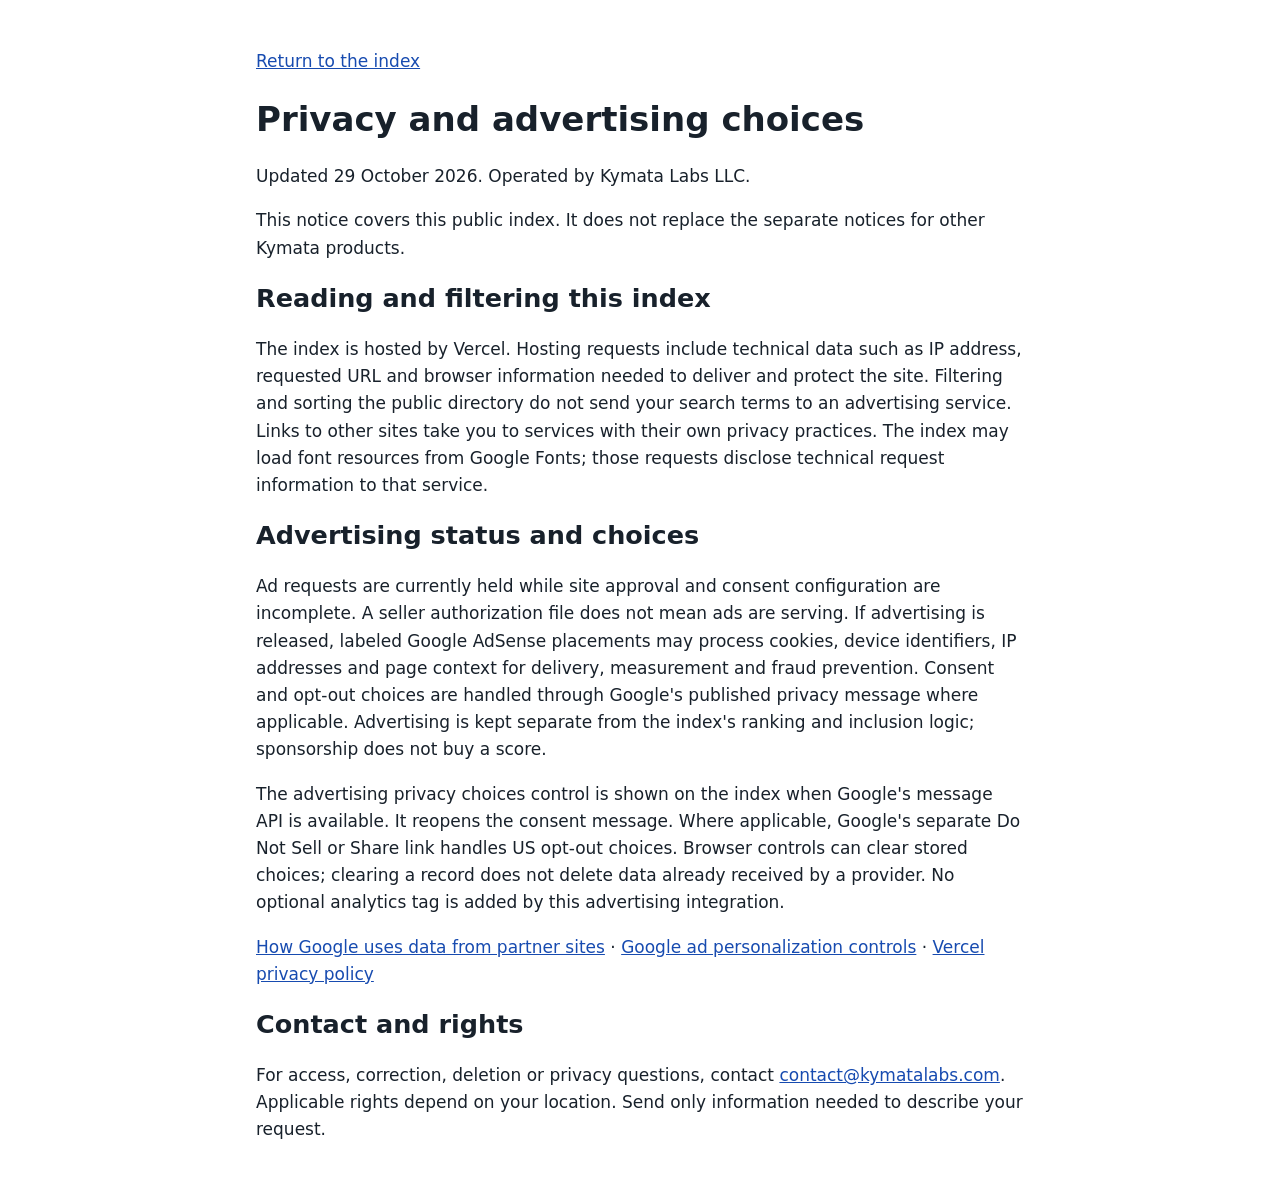
==== privacy.html @ a8707a74 "Prepare consent-gated advertising and disclose index privacy" ====
<!doctype html><html lang="en"><head><meta charset="utf-8"><meta name="viewport" content="width=device-width,initial-scale=1"><title>Privacy and advertising choices</title><meta name="robots" content="noindex,follow"><style>body{max-width:48rem;margin:3rem auto;padding:0 1.25rem;font:17px/1.6 system-ui;color:#18212b;background:#fff}a{color:#174bb0}h1,h2{line-height:1.25}button{font:inherit}</style></head><body><main><p><a href="/">Return to the index</a></p><h1>Privacy and advertising choices</h1><p>Updated 29 October 2026. Operated by Kymata Labs LLC.</p><p>This notice covers this public index. It does not replace the separate notices for other Kymata products.</p><h2>Reading and filtering this index</h2><p>The index is hosted by Vercel. Hosting requests include technical data such as IP address, requested URL and browser information needed to deliver and protect the site. Filtering and sorting the public directory do not send your search terms to an advertising service. Links to other sites take you to services with their own privacy practices. The index may load font resources from Google Fonts; those requests disclose technical request information to that service.</p><h2>Advertising status and choices</h2><p>Ad requests are currently held while site approval and consent configuration are incomplete. A seller authorization file does not mean ads are serving. If advertising is released, labeled Google AdSense placements may process cookies, device identifiers, IP addresses and page context for delivery, measurement and fraud prevention. Consent and opt-out choices are handled through Google's published privacy message where applicable. Advertising is kept separate from the index's ranking and inclusion logic; sponsorship does not buy a score.</p><p>The advertising privacy choices control is shown on the index when Google's message API is available. It reopens the consent message. Where applicable, Google's separate Do Not Sell or Share link handles US opt-out choices. Browser controls can clear stored choices; clearing a record does not delete data already received by a provider. No optional analytics tag is added by this advertising integration.</p><p><a href="https://policies.google.com/technologies/partner-sites">How Google uses data from partner sites</a> · <a href="https://myadcenter.google.com/">Google ad personalization controls</a> · <a href="https://vercel.com/legal/privacy-policy">Vercel privacy policy</a></p><h2>Contact and rights</h2><p>For access, correction, deletion or privacy questions, contact <a href="mailto:contact@kymatalabs.com">contact@kymatalabs.com</a>. Applicable rights depend on your location. Send only information needed to describe your request.</p></main></body></html>
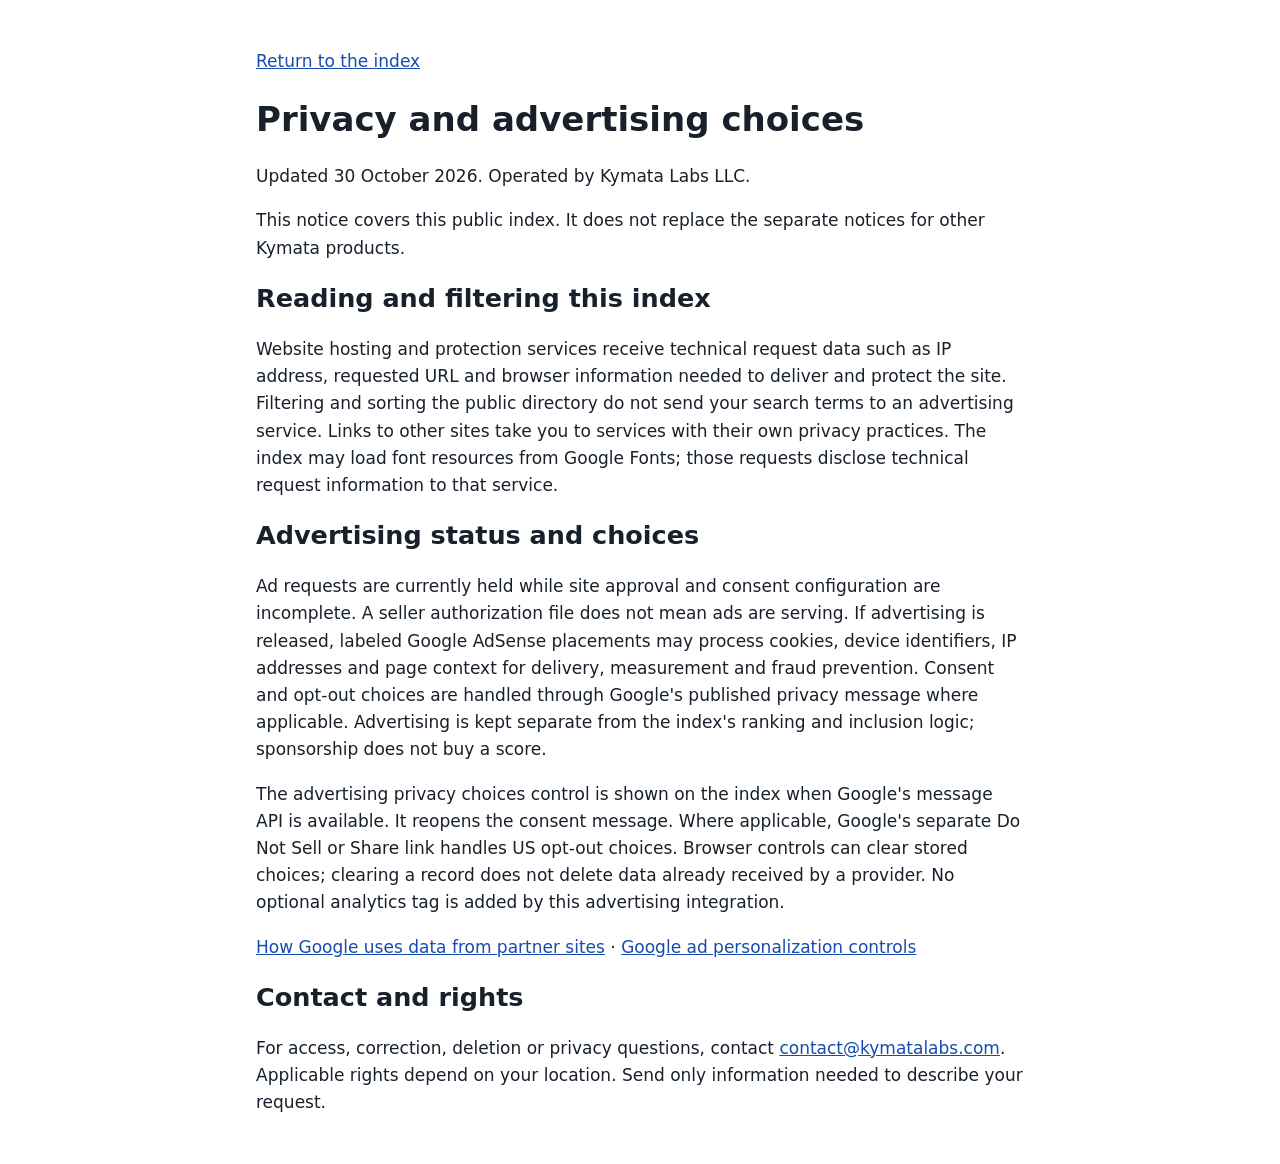
==== commit 29da6dda: "Describe public index privacy without hosting internals" ====
--- a/privacy.html
+++ b/privacy.html
@@ -1 +1 @@
-<!doctype html><html lang="en"><head><meta charset="utf-8"><meta name="viewport" content="width=device-width,initial-scale=1"><title>Privacy and advertising choices</title><meta name="robots" content="noindex,follow"><style>body{max-width:48rem;margin:3rem auto;padding:0 1.25rem;font:17px/1.6 system-ui;color:#18212b;background:#fff}a{color:#174bb0}h1,h2{line-height:1.25}button{font:inherit}</style></head><body><main><p><a href="/">Return to the index</a></p><h1>Privacy and advertising choices</h1><p>Updated 29 October 2026. Operated by Kymata Labs LLC.</p><p>This notice covers this public index. It does not replace the separate notices for other Kymata products.</p><h2>Reading and filtering this index</h2><p>The index is hosted by Vercel. Hosting requests include technical data such as IP address, requested URL and browser information needed to deliver and protect the site. Filtering and sorting the public directory do not send your search terms to an advertising service. Links to other sites take you to services with their own privacy practices. The index may load font resources from Google Fonts; those requests disclose technical request information to that service.</p><h2>Advertising status and choices</h2><p>Ad requests are currently held while site approval and consent configuration are incomplete. A seller authorization file does not mean ads are serving. If advertising is released, labeled Google AdSense placements may process cookies, device identifiers, IP addresses and page context for delivery, measurement and fraud prevention. Consent and opt-out choices are handled through Google's published privacy message where applicable. Advertising is kept separate from the index's ranking and inclusion logic; sponsorship does not buy a score.</p><p>The advertising privacy choices control is shown on the index when Google's message API is available. It reopens the consent message. Where applicable, Google's separate Do Not Sell or Share link handles US opt-out choices. Browser controls can clear stored choices; clearing a record does not delete data already received by a provider. No optional analytics tag is added by this advertising integration.</p><p><a href="https://policies.google.com/technologies/partner-sites">How Google uses data from partner sites</a> · <a href="https://myadcenter.google.com/">Google ad personalization controls</a> · <a href="https://vercel.com/legal/privacy-policy">Vercel privacy policy</a></p><h2>Contact and rights</h2><p>For access, correction, deletion or privacy questions, contact <a href="mailto:contact@kymatalabs.com">contact@kymatalabs.com</a>. Applicable rights depend on your location. Send only information needed to describe your request.</p></main></body></html>+<!doctype html><html lang="en"><head><meta charset="utf-8"><meta name="viewport" content="width=device-width,initial-scale=1"><title>Privacy and advertising choices</title><meta name="robots" content="noindex,follow"><style>body{max-width:48rem;margin:3rem auto;padding:0 1.25rem;font:17px/1.6 system-ui;color:#18212b;background:#fff}a{color:#174bb0}h1,h2{line-height:1.25}button{font:inherit}</style></head><body><main><p><a href="/">Return to the index</a></p><h1>Privacy and advertising choices</h1><p>Updated 30 October 2026. Operated by Kymata Labs LLC.</p><p>This notice covers this public index. It does not replace the separate notices for other Kymata products.</p><h2>Reading and filtering this index</h2><p>Website hosting and protection services receive technical request data such as IP address, requested URL and browser information needed to deliver and protect the site. Filtering and sorting the public directory do not send your search terms to an advertising service. Links to other sites take you to services with their own privacy practices. The index may load font resources from Google Fonts; those requests disclose technical request information to that service.</p><h2>Advertising status and choices</h2><p>Ad requests are currently held while site approval and consent configuration are incomplete. A seller authorization file does not mean ads are serving. If advertising is released, labeled Google AdSense placements may process cookies, device identifiers, IP addresses and page context for delivery, measurement and fraud prevention. Consent and opt-out choices are handled through Google's published privacy message where applicable. Advertising is kept separate from the index's ranking and inclusion logic; sponsorship does not buy a score.</p><p>The advertising privacy choices control is shown on the index when Google's message API is available. It reopens the consent message. Where applicable, Google's separate Do Not Sell or Share link handles US opt-out choices. Browser controls can clear stored choices; clearing a record does not delete data already received by a provider. No optional analytics tag is added by this advertising integration.</p><p><a href="https://policies.google.com/technologies/partner-sites">How Google uses data from partner sites</a> · <a href="https://myadcenter.google.com/">Google ad personalization controls</a></p><h2>Contact and rights</h2><p>For access, correction, deletion or privacy questions, contact <a href="mailto:contact@kymatalabs.com">contact@kymatalabs.com</a>. Applicable rights depend on your location. Send only information needed to describe your request.</p></main></body></html>
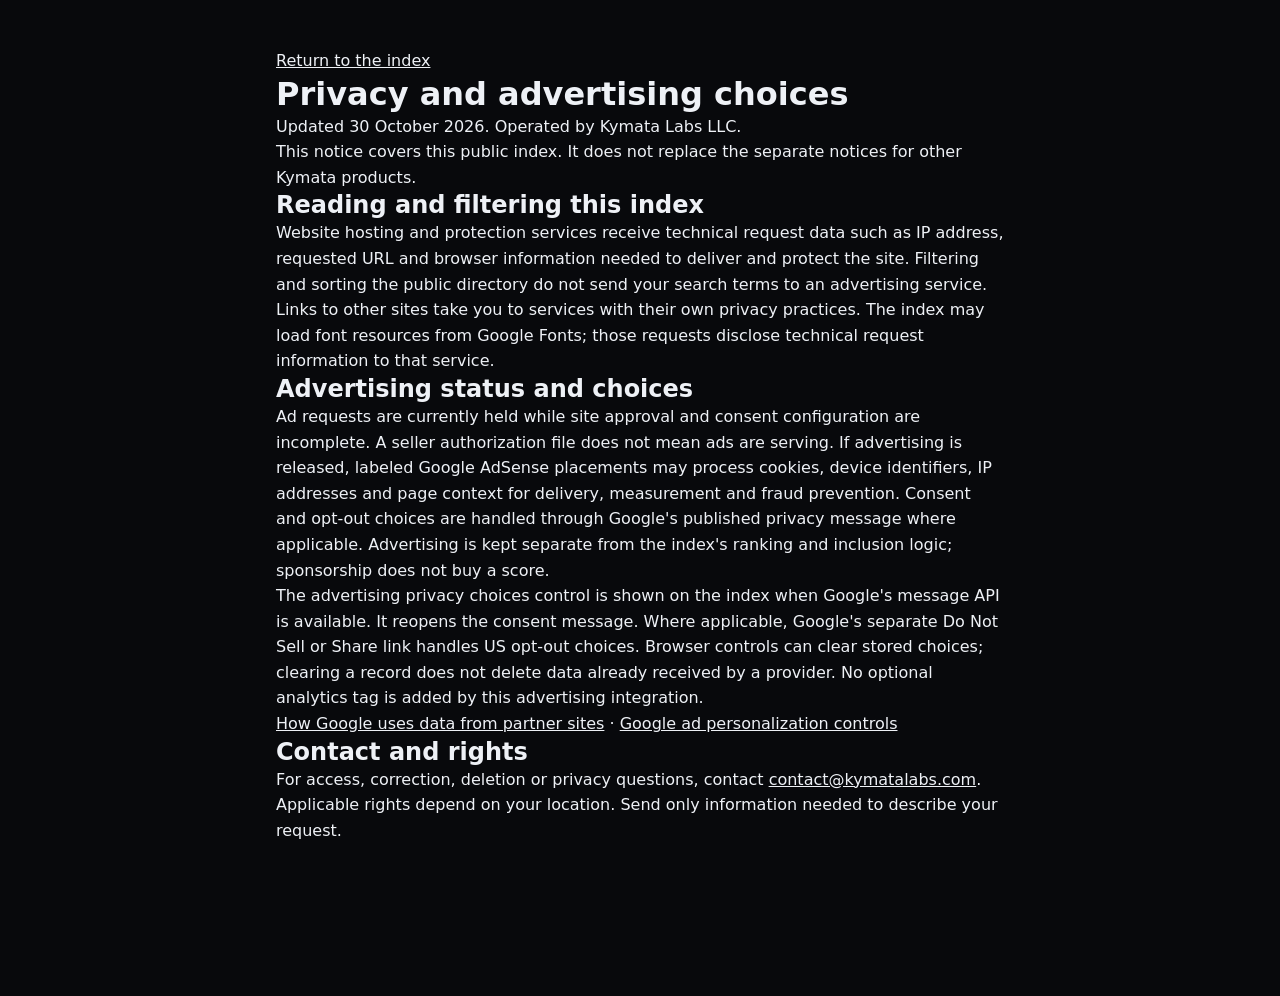
==== commit b8a34732: "Recover verified fleet source and regenerated static release candidate" ====
--- a/privacy.html
+++ b/privacy.html
@@ -1 +1,3 @@
-<!doctype html><html lang="en"><head><meta charset="utf-8"><meta name="viewport" content="width=device-width,initial-scale=1"><title>Privacy and advertising choices</title><meta name="robots" content="noindex,follow"><style>body{max-width:48rem;margin:3rem auto;padding:0 1.25rem;font:17px/1.6 system-ui;color:#18212b;background:#fff}a{color:#174bb0}h1,h2{line-height:1.25}button{font:inherit}</style></head><body><main><p><a href="/">Return to the index</a></p><h1>Privacy and advertising choices</h1><p>Updated 30 October 2026. Operated by Kymata Labs LLC.</p><p>This notice covers this public index. It does not replace the separate notices for other Kymata products.</p><h2>Reading and filtering this index</h2><p>Website hosting and protection services receive technical request data such as IP address, requested URL and browser information needed to deliver and protect the site. Filtering and sorting the public directory do not send your search terms to an advertising service. Links to other sites take you to services with their own privacy practices. The index may load font resources from Google Fonts; those requests disclose technical request information to that service.</p><h2>Advertising status and choices</h2><p>Ad requests are currently held while site approval and consent configuration are incomplete. A seller authorization file does not mean ads are serving. If advertising is released, labeled Google AdSense placements may process cookies, device identifiers, IP addresses and page context for delivery, measurement and fraud prevention. Consent and opt-out choices are handled through Google's published privacy message where applicable. Advertising is kept separate from the index's ranking and inclusion logic; sponsorship does not buy a score.</p><p>The advertising privacy choices control is shown on the index when Google's message API is available. It reopens the consent message. Where applicable, Google's separate Do Not Sell or Share link handles US opt-out choices. Browser controls can clear stored choices; clearing a record does not delete data already received by a provider. No optional analytics tag is added by this advertising integration.</p><p><a href="https://policies.google.com/technologies/partner-sites">How Google uses data from partner sites</a> · <a href="https://myadcenter.google.com/">Google ad personalization controls</a></p><h2>Contact and rights</h2><p>For access, correction, deletion or privacy questions, contact <a href="mailto:contact@kymatalabs.com">contact@kymatalabs.com</a>. Applicable rights depend on your location. Send only information needed to describe your request.</p></main></body></html>+<!doctype html><html lang="en"><head><meta charset="utf-8"><meta name="viewport" content="width=device-width,initial-scale=1"><title>Privacy and advertising choices</title><meta name="robots" content="noindex,follow"><style>body{max-width:48rem;margin:3rem auto;padding:0 1.25rem;font:17px/1.6 system-ui;color:#18212b;background:#fff}a{color:#174bb0}h1,h2{line-height:1.25}button{font:inherit}</style><link rel="stylesheet" href="/style.css">
+<script defer src="/fleet.js"></script>
+</head><body><a class="skip-link" href="#main-content">Skip to main content</a><main id="main-content"><p><a href="/">Return to the index</a></p><h1>Privacy and advertising choices</h1><p>Updated 30 October 2026. Operated by Kymata Labs LLC.</p><p>This notice covers this public index. It does not replace the separate notices for other Kymata products.</p><h2>Reading and filtering this index</h2><p>Website hosting and protection services receive technical request data such as IP address, requested URL and browser information needed to deliver and protect the site. Filtering and sorting the public directory do not send your search terms to an advertising service. Links to other sites take you to services with their own privacy practices. The index may load font resources from Google Fonts; those requests disclose technical request information to that service.</p><h2>Advertising status and choices</h2><p>Ad requests are currently held while site approval and consent configuration are incomplete. A seller authorization file does not mean ads are serving. If advertising is released, labeled Google AdSense placements may process cookies, device identifiers, IP addresses and page context for delivery, measurement and fraud prevention. Consent and opt-out choices are handled through Google's published privacy message where applicable. Advertising is kept separate from the index's ranking and inclusion logic; sponsorship does not buy a score.</p><p>The advertising privacy choices control is shown on the index when Google's message API is available. It reopens the consent message. Where applicable, Google's separate Do Not Sell or Share link handles US opt-out choices. Browser controls can clear stored choices; clearing a record does not delete data already received by a provider. No optional analytics tag is added by this advertising integration.</p><p><a href="https://policies.google.com/technologies/partner-sites">How Google uses data from partner sites</a> · <a href="https://myadcenter.google.com/">Google ad personalization controls</a></p><h2>Contact and rights</h2><p>For access, correction, deletion or privacy questions, contact <a href="mailto:contact@kymatalabs.com">contact@kymatalabs.com</a>. Applicable rights depend on your location. Send only information needed to describe your request.</p></main></body></html>
--- a/style.css
+++ b/style.css
@@ -0,0 +1,268 @@
+/* The Living Indexes — premium dark "launchpad" hub. Instrument Serif + JetBrains Mono.
+   Per-index accent tints. Spacious, editorial-tech. */
+
+:root {
+  --bg: #08090c;
+  --bg2: #0d0f14;
+  --surface: #11141b;
+  --surface2: #161a23;
+  --ink: #eef1f6;
+  --muted: #8a92a4;
+  --faint: #555c6c;
+  --line: #1c212c;
+  --line2: #2a3140;
+}
+[data-theme="light"] {
+  --bg: #f4f2ec; --bg2: #eceae2; --surface: #fff; --surface2: #faf8f2;
+  --ink: #14130f; --muted: #54596a; --faint: #9099a8; --line: #e6e2d6; --line2: #d6d1c2;
+}
+
+* { box-sizing: border-box; margin: 0; padding: 0; }
+html { scroll-behavior: smooth; }
+body { background: var(--bg); color: var(--ink); position: relative; min-height: 100vh; overflow-x: hidden;
+  font-family: "JetBrains Mono", ui-monospace, Menlo, monospace; line-height: 1.55; -webkit-font-smoothing: antialiased; }
+/* soft radial glow top */
+body::before { content: ""; position: fixed; inset: 0; z-index: 0; pointer-events: none;
+  background: radial-gradient(900px 420px at 50% -8%, rgba(120,140,255,.10), transparent 70%); }
+.serif { font-family: "Instrument Serif", Georgia, serif; font-weight: 400; }
+.wrap { max-width: 1080px; margin: 0 auto; padding: 0 26px; position: relative; z-index: 1; }
+
+header { padding: 22px 0; }
+.head-row { display: flex; align-items: center; justify-content: space-between; }
+.brand { display: flex; align-items: center; gap: 10px; font-size: 13px; letter-spacing: .14em; text-transform: uppercase; color: var(--muted); }
+.brand .dot { width: 9px; height: 9px; border-radius: 50%; background: linear-gradient(135deg,#b3651f,#1f5bff); }
+.head-actions { display: flex; gap: 15px; align-items: center; }
+.head-actions a { color: var(--muted); text-decoration: none; font-size: 11px; letter-spacing: .07em; text-transform: uppercase; transition: color .2s; }
+.head-actions a:hover { color: var(--ink); }
+.theme-btn { background: var(--surface); border: 1px solid var(--line2); color: var(--ink); width: 32px; height: 32px; border-radius: 8px; cursor: pointer; font-size: 13px; }
+
+.hero { padding: 70px 0 44px; text-align: center; }
+.hero .kicker { font-size: 12px; letter-spacing: .26em; text-transform: uppercase; color: var(--muted); }
+.hero h1 { font-family: "Instrument Serif", serif; font-weight: 400; font-size: clamp(46px, 9vw, 104px); line-height: .98; letter-spacing: -.01em; margin-top: 16px; }
+.hero h1 em { font-style: italic; background: linear-gradient(135deg,#9aa6ff,#d68a4a); -webkit-background-clip: text; background-clip: text; -webkit-text-fill-color: transparent; }
+.hero .lede { margin: 24px auto 0; font-size: clamp(15px, 1.9vw, 19px); color: var(--muted); max-width: 60ch; }
+.bignum { margin-top: 40px; display: inline-flex; flex-direction: column; align-items: center; gap: 8px; padding: 22px 44px; border: 1px solid var(--line2); border-radius: 16px; background: var(--surface); }
+.bignum .n { font-family: "Instrument Serif", serif; font-size: 56px; line-height: 1; }
+.bignum .l { font-size: 11px; letter-spacing: .16em; text-transform: uppercase; color: var(--faint); }
+
+.grid { display: grid; grid-template-columns: repeat(2, 1fr); gap: 18px; padding: 20px 0 70px; }
+.card { background: var(--surface); border: 1px solid var(--line2); border-radius: 18px; padding: 28px; text-decoration: none; color: inherit;
+  position: relative; overflow: hidden; transition: transform .25s cubic-bezier(.2,.7,.2,1), border-color .25s; opacity: 0; transform: translateY(16px); }
+.card.in { opacity: 1; transform: translateY(0); }
+.card::before { content: ""; position: absolute; inset: 0 0 auto 0; height: 3px; background: var(--accent); }
+.card::after { content: ""; position: absolute; width: 240px; height: 240px; right: -90px; top: -90px; border-radius: 50%;
+  background: radial-gradient(circle, var(--accent), transparent 70%); opacity: .12; transition: opacity .25s; }
+.card:hover { transform: translateY(-6px); border-color: var(--accent); }
+.card:hover::after { opacity: .22; }
+.card .tag { font-size: 10.5px; letter-spacing: .12em; text-transform: uppercase; color: var(--accent); }
+.card .name { font-family: "Instrument Serif", serif; font-size: 34px; line-height: 1.05; margin-top: 8px; }
+.card .blurb { font-size: 13.5px; color: var(--muted); margin-top: 12px; line-height: 1.5; max-width: 42ch; }
+.card .stat-row { display: flex; align-items: baseline; gap: 16px; margin-top: 22px; }
+.card .count { font-family: "Instrument Serif", serif; font-size: 40px; line-height: 1; color: var(--ink); }
+.card .count .u { font-family: "JetBrains Mono", monospace; font-size: 11px; color: var(--faint); letter-spacing: .1em; text-transform: uppercase; margin-left: 8px; }
+.card .top { font-size: 11.5px; color: var(--faint); }
+.card .top b { color: var(--muted); }
+.card .cats { display: flex; gap: 6px; flex-wrap: wrap; margin-top: 16px; }
+.card .cat { font-size: 10px; color: var(--muted); border: 1px solid var(--line2); border-radius: 100px; padding: 3px 9px; }
+.card .go { margin-top: 20px; font-size: 12px; letter-spacing: .05em; color: var(--accent); }
+
+footer { border-top: 1px solid var(--line); padding: 34px 0 60px; text-align: center; }
+footer .blurb { color: var(--muted); font-size: 13px; max-width: 56ch; margin: 0 auto; }
+footer .links { display: flex; gap: 16px; justify-content: center; margin-top: 18px; }
+footer .links a { color: var(--muted); text-decoration: none; font-size: 12px; transition: color .2s; }
+footer .links a:hover { color: var(--ink); }
+.updated { font-size: 11px; color: var(--faint); margin-top: 20px; letter-spacing: .05em; }
+
+@media (max-width: 760px) { .grid { grid-template-columns: 1fr; } }
+@media (prefers-reduced-motion: reduce) { .card { opacity: 1; transform: none; transition: none; } }
+
+/* ── connective tissue + GEO about/faq/fleet — retrofit ── */
+.kstrip { position: relative; z-index: 60; background: var(--ink); color: var(--bg);
+  font-family: ui-monospace, "JetBrains Mono", monospace; font-size: 10.5px; letter-spacing: .04em; }
+.kstrip .wrap { display: flex; align-items: center; gap: 16px; padding: 7px 28px; flex-wrap: wrap; }
+.kstrip a { color: var(--bg); text-decoration: none; opacity: .82; transition: opacity .2s; display: inline-flex; align-items: center; gap: 6px; }
+.kstrip a:hover { opacity: 1; }
+.kstrip .dot { width: 7px; height: 7px; background: var(--accent); border-radius: 1px; display: inline-block; }
+.kstrip .sep { opacity: .3; }
+.kstrip .grow { flex: 1; }
+.about { border-top: 1px solid var(--line2); padding: 48px 0 8px; }
+.about h2 { font-weight: 700; font-size: clamp(22px, 3vw, 30px); letter-spacing: -.02em; margin-bottom: 18px; }
+.about .intro { color: var(--muted); max-width: 72ch; font-size: 14px; line-height: 1.7; margin-bottom: 28px; }
+.fleet { display: grid; grid-template-columns: repeat(auto-fill, minmax(230px, 1fr)); gap: 12px; margin-bottom: 8px; }
+.fcard { display: flex; flex-direction: column; gap: 3px; background: var(--surface); border: 1px solid var(--line2);
+  border-radius: 6px; padding: 14px 16px; text-decoration: none; transition: border-color .2s, transform .2s; }
+.fcard:hover { border-color: var(--accent); transform: translateY(-2px); }
+.fcard .fn { color: var(--ink); font-size: 13.5px; font-weight: 600; }
+.fcard .fd { color: var(--muted); font-size: 11.5px; line-height: 1.5; }
+.faq { display: grid; grid-template-columns: repeat(auto-fit, minmax(300px, 1fr)); gap: 18px; }
+.faq .q { background: var(--surface); border: 1px solid var(--line2); border-radius: 6px; padding: 20px 22px; }
+.faq .q h3 { font-weight: 600; font-size: 15px; margin-bottom: 8px; color: var(--ink); }
+.faq .q p { font-size: 12.5px; color: var(--muted); line-height: 1.65; }
+.faq .q code { font-family: ui-monospace, monospace; font-size: 11px; color: var(--accent); }
+@media (max-width: 640px) { .kstrip .wrap { padding: 7px 18px; } }
+
+/* Build-time catalog: readable before JavaScript, replaced after a successful fetch. */
+.catalog-snapshot{grid-column:1/-1;display:grid;grid-template-columns:repeat(auto-fit,minmax(min(100%,18rem),1fr));gap:1rem;list-style:none;padding:0;margin:1rem 0;width:100%;min-width:0}
+.catalog-snapshot li{min-width:0;border:1px solid currentColor;border-radius:.5rem;padding:1rem;overflow-wrap:anywhere;line-height:1.6}
+.catalog-snapshot li>a{display:block;font-size:1.1rem;font-weight:600;text-decoration:underline;text-underline-offset:.2em;color:inherit}
+.catalog-snapshot p{margin:.65rem 0;font-size:.95rem;line-height:1.65}
+.catalog-category,.catalog-snapshot small{display:block;font-size:.8rem;line-height:1.6}
+.catalog-about{max-width:75rem;margin:3rem auto;padding:1rem 1.5rem;line-height:1.75;overflow-wrap:anywhere}
+.catalog-about h2{font-size:clamp(1.5rem,3vw,2.25rem);line-height:1.3;margin:1rem 0}
+.catalog-about h3{font-size:1.1rem;margin:1.5rem 0 .5rem}
+.catalog-about p{margin:.75rem 0}
+.catalog-about a,.catalog-pagination a{text-decoration:underline;text-underline-offset:.2em;color:inherit}
+.catalog-pagination{display:flex;flex-wrap:wrap;gap:.5rem;align-items:center;margin:1.5rem 0;line-height:1.5}
+.catalog-pagination a{display:inline-block;min-width:2.75rem;min-height:2.75rem;padding:.55rem;text-align:center;border:1px solid currentColor;border-radius:.25rem}
+.catalog-pagination [aria-current=page]{font-weight:bold;text-decoration:none}
+.catalog-snapshot a:focus-visible,.catalog-pagination a:focus-visible,.catalog-about a:focus-visible{outline:3px solid currentColor;outline-offset:4px}
+footer .links{flex-wrap:wrap}
+.grid>.card,.card .id,.card-id{min-width:0;overflow-wrap:anywhere}
+.card-foot{flex-wrap:wrap}
+.detail-head>div{min-width:0;overflow-wrap:anywhere}
+.detail-head h1{overflow-wrap:anywhere}
+.detail h1,.hero h1{overflow-wrap:anywhere}
+.d-cols>*{min-width:0;overflow-wrap:anywhere}
+pre.code{max-width:100%}
+@media(max-width:640px){.head-row{flex-wrap:wrap;gap:1rem}.head-actions{flex-wrap:wrap;max-width:100%}.head-actions a{display:inline-flex;align-items:center;min-height:44px}.head-actions .theme-btn{min-width:44px;min-height:44px}footer .links{flex-wrap:wrap}}
+@media(max-width:640px){.grid{grid-template-columns:minmax(0,1fr)}.grid>.card,.card .id,.card-id{min-width:0;overflow-wrap:anywhere}.card-foot{flex-wrap:wrap}.faq{grid-template-columns:minmax(0,1fr)}}
+
+.selection-choices{display:grid;grid-template-columns:repeat(auto-fit,minmax(min(100%,17rem),1fr));gap:1rem}
+.selection-choices>div{min-width:0;border:1px solid currentColor;border-radius:.4rem;padding:1rem;overflow-wrap:anywhere}
+.selection-guide ul,.selection-guide ol{padding-left:1.4rem}
+.selection-guide li{margin:.65rem 0;overflow-wrap:anywhere}
+.selection-guide .guide-date{font-size:.85rem}
+.catalog-scope-note{display:block;margin-top:.75rem;padding:.65rem;border-left:3px solid currentColor;font-size:.85rem;line-height:1.65;white-space:normal;overflow-wrap:anywhere}
+
+/* Hub-only task navigation: a front door, distinct from the17 dashboards. */
+.hub-start { padding-block:36px; }
+.hub-start h2 { font-size:clamp(26px,4vw,40px); line-height:1.2; }
+.hub-start>p { color:var(--muted); margin-block:14px 24px; max-width:65ch; }
+.hub-paths { display:grid; grid-template-columns:repeat(auto-fit,minmax(min(100%,260px),1fr)); gap:16px; position:static; background:none; border:0; backdrop-filter:none; }
+.hub-paths>div { background:var(--surface,var(--bg2)); border:1px solid var(--line); border-radius:12px; padding:22px; }
+.hub-paths h3 { font-size:18px; margin-bottom:12px; }
+.hub-paths ul { list-style:none; }
+.hub-paths a { display:flex; align-items:center; justify-content:space-between; gap:14px; min-height:44px; color:var(--ink); text-decoration:none; border-bottom:1px solid var(--line); font-size:15px; }
+.hub-paths a:hover { text-decoration:underline; text-underline-offset:4px; }
+
+.hub-actions { display:flex; align-items:center; flex-wrap:wrap; gap:16px; margin-block:28px 18px; }
+.hub-actions a { display:inline-flex; align-items:center; min-height:48px; font-size:15px; color:var(--ink); text-underline-offset:4px; }
+.hub-actions .hub-cta { background:var(--ink); color:var(--bg); padding:12px 20px; border-radius:8px; gap:16px; text-decoration:none; font-weight:650; }
+.hub-snapshot { color:var(--muted); font-size:13px; max-width:65ch; }
+
+/* generated shared Living Indexes standards */
+/* Shared Living Indexes interaction and reading standards; topic colors stay local. */
+html:root { --sans:system-ui,-apple-system,BlinkMacSystemFont,"Segoe UI",sans-serif; --disp:var(--sans); --mono:ui-monospace,"SFMono-Regular",Consolas,monospace; scroll-padding-top:7rem; }
+html body { font-family:var(--sans); font-size:16px; line-height:1.6; overflow-x:visible; }
+html:root,html:root[data-theme] { --muted:color-mix(in srgb,var(--ink) 78%,var(--bg)); --faint:color-mix(in srgb,var(--ink) 72%,var(--bg)); --ink-soft:color-mix(in srgb,var(--ink) 85%,var(--bg)); }
+html body::before,html body::after { display:none; }
+html h1,html h2,html h3,html .serif,html .card-id .name { font-family:var(--sans); text-wrap:pretty; }
+html h1 { text-wrap:balance; }
+html :is(button,input,select,textarea) { font:inherit; }
+html :is(button,.theme-btn,.themebtn) { min-height:44px; min-width:44px; touch-action:manipulation; }
+html :is(.head-actions,.nav-links,footer .links) a { display:inline-flex; align-items:center; min-height:44px; }
+html :is(.wrap,.card-id,.wordmark,.head-actions,.nav-links,.nm,.info,.detail,.search) { min-width:0; }
+html :is(.name,.owner,.ns,.desc,.desc-big,.blurb,.wordmark,.brand,.cat-tag,code) { overflow-wrap:anywhere; }
+html .wrap { width:100%; }
+html .search input { min-width:0; font-size:16px; }
+html :is(.chip.active,.sort button.active) { background:var(--ink); color:var(--bg); border-color:var(--ink); }
+html .chip .ct,html .chip .n { opacity:1; }
+html .rank { color:var(--muted); }
+html :focus-visible { outline:3px solid var(--ink); outline-offset:4px; }
+html :is(.card,.row,.lrow,.mover) { animation:none; opacity:1; transform:none; }
+html .card { border-radius:12px; box-shadow:0 2px 8px #00000008; }
+html .card:hover { transform:translateY(-2px); }
+html .clear { background:none; border:0; color:var(--ink); cursor:pointer; padding:8px; }
+html .sortable { color:var(--ink-soft); background:none; border:0; text-align:start; cursor:pointer; }
+html .sortable[data-sort-direction="ascending"] .arr::after { content:"▲"; }
+html .sortable[data-sort-direction="descending"] .arr::after { content:"▼"; }
+html .sortable[data-sort-direction] .arr { opacity:1; }
+.skip-link { position:fixed; inset:8px auto auto 8px; z-index:10001; padding:12px 18px; color:var(--bg); background:var(--ink); border-radius:6px; transform:translateY(-200%); }
+.skip-link:focus { transform:none; }
+.fleet-source { margin:24px auto; padding:18px 24px; border:1px solid var(--line); border-radius:10px; color:var(--muted); font-size:14px; max-width:72ch; }
+.fleet-source a { color:var(--ink); text-decoration:underline; text-underline-offset:3px; }
+html footer .links { flex-wrap:wrap; }
+html :is(header,nav,.toolbar) { backdrop-filter:none; -webkit-backdrop-filter:none; }
+@media (min-width:900px) and (prefers-reduced-transparency:no-preference) {
+  html body>nav,html body>header { backdrop-filter:blur(4px); -webkit-backdrop-filter:blur(4px); }
+}
+@media (max-width:800px) {
+  html :is(body>header,nav,.toolbar) { position:relative; top:auto; background:var(--bg); }
+  html header.hero { padding-top:48px; }
+  html .wrap { padding-inline:20px; }
+  html :is(.head-row,.nav-in) { height:auto; flex-wrap:wrap; gap:12px; padding-block:14px; }
+  html :is(.head-actions,.nav-links,.wordmark) { flex-wrap:wrap; gap:10px; }
+  html .head-actions a { font-size:12px; }
+  html .search { min-width:0; flex-basis:100%; }
+  html .stats { max-width:100%; }
+  html .stat { padding:14px 10px; min-width:0; }
+  html .stat .num { font-size:clamp(20px,6vw,30px); }
+  html .grid { grid-template-columns:minmax(0,1fr); }
+  html .hero h1 { font-size:clamp(36px,9vw,62px); line-height:1.08; max-width:20ch; }
+  html .hero { padding-top:36px; }
+  html :is(.cat-tag,.tag) { max-width:100%; white-space:normal; }
+}
+@media (prefers-reduced-motion:reduce) {
+  html { scroll-behavior:auto; }
+  html *,html *::before,html *::after { animation:none!important; transition:none!important; }
+}
+
+html :is(.kicker,.eyebrow,.cat-tag,.tag) { color:var(--ink); }
+.fleet-load-more { grid-column:1/-1; padding:14px 20px; border:1px solid var(--line); border-radius:8px; background:var(--bg); color:var(--ink); cursor:pointer; }
+
+html .hero .kicker,html header.hero .eyebrow { color:var(--ink); }
+
+.fleet-list-title { font-size:22px; line-height:1.3; margin-block:28px 16px; }
+
+.fleet-context { display:flex; flex-wrap:wrap; gap:8px 18px; margin-top:18px; font-size:13px; }
+.fleet-context a { display:inline-flex; align-items:center; min-height:44px; color:var(--ink); text-decoration:underline; text-underline-offset:4px; }
+
+html a { color:inherit; }
+html footer a { color:var(--ink); }
+
+/* Readable accents are distinct from decorative palette colors. */
+html:root,html:root[data-theme] { --fleet-accent:var(--accent,var(--node,var(--hot,var(--phos,var(--lime,var(--coral,var(--amber,var(--ink)))))))); --fleet-readable-accent:color-mix(in srgb,var(--ink) 60%,var(--fleet-accent)); }
+html .card .rank { color:var(--muted)!important; }
+html .chip.active .ct,html .chip.active .n { color:inherit!important; opacity:1; }
+html :is(.movers-l,.card .cat,.card .mom,.r-mom .score,.trending h2) { color:var(--fleet-readable-accent)!important; }
+html h1 em { color:var(--fleet-readable-accent)!important; }
+html p em { color:var(--ink)!important; }
+html .tag,html .new { background:var(--ink)!important; color:var(--bg)!important; }
+html a.inl { color:inherit; text-decoration:underline!important; text-underline-offset:3px; min-height:44px; display:inline-flex; align-items:center; }
+html .meta-row .m b { overflow-wrap:anywhere; }
+html :disabled { cursor:not-allowed; }
+@media(max-width:800px){ html .meta-row .m b { font-size:clamp(22px,6vw,29px); } }
+
+html:root footer,html:root[data-theme] footer { background:var(--bg-2,var(--bg2,var(--bg))); color:var(--ink); }
+html:root footer p,html:root footer .foot-row { color:var(--muted); }
+html:root footer h2,html:root footer h2 em { color:var(--ink); }
+html:root footer a { color:inherit; }
+html :is(.kstrip,.geo-kstrip) a { min-height:36px; display:inline-flex; align-items:center; font-size:12px; }
+
+html :is(.gauge .score,.mover .up,.amp,h2 em,.lede em,.intro em,.hero em) { color:var(--fleet-readable-accent)!important; }
+html .fleet-source a,html .catalog-about a { display:inline-flex; align-items:center; min-height:32px; }
+
+html em { color:var(--ink)!important; }
+html :is(.row .cat,.lrow .cat,.lrow .rel) { color:var(--fleet-readable-accent)!important; }
+html footer a { display:inline-flex; align-items:center; min-height:44px; }
+
+html :is(#loadmore,.mono) { color:var(--fleet-readable-accent)!important; }
+
+html .row .rel { color:var(--fleet-readable-accent)!important; }
+html button[data-sort].active { background:var(--ink)!important; color:var(--bg)!important; border-color:var(--ink)!important; }
+
+html [hidden] { display:none!important; }
+html .chip.active { background:var(--ink)!important; color:var(--bg)!important; border-color:var(--ink)!important; }
+html .chip.active .cn { color:inherit!important; }
+html footer a { color:var(--ink)!important; }
+
+html :is(.trend .tscore,.d-badge,.peer-card .pt) { color:var(--fleet-readable-accent)!important; }
+
+html :is(.cta,.d-actions .primary,a.primary) { color:var(--bg)!important; background:var(--ink)!important; border-color:var(--ink)!important; }
+html :is(.d-move,.back,.d-stat .sub) { color:var(--ink)!important; }
+html .d-badge { color:var(--ink)!important; background:var(--bg)!important; }
+html :is(.crumb,.d-note) a { text-decoration:underline!important; text-underline-offset:3px; color:var(--ink)!important; }
+
+html :is(.cmp-verdict,.sc-pts,.peer-v,.cb-x,.d-h-n,.peer-all,.run-verb,.grp .top .val b,.grp .sub span) { color:var(--fleet-readable-accent)!important; }
+
+html .sub>span { color:var(--ink)!important; }
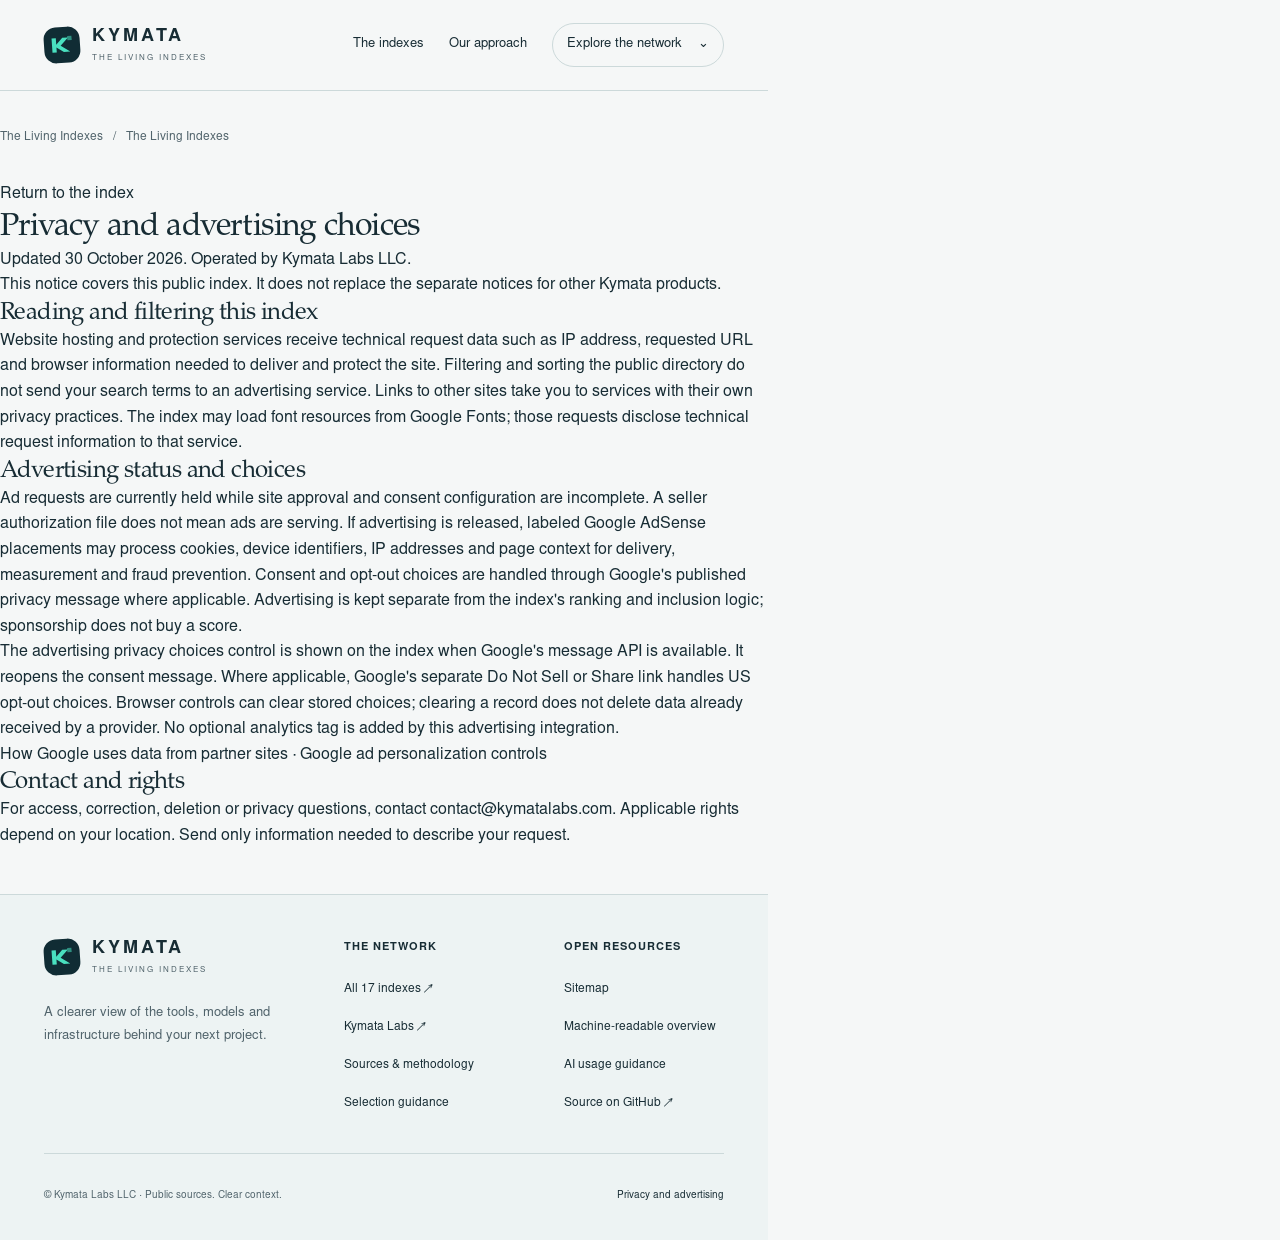
==== commit 2ff42075: "Ship Atlas Flux shared design, topic navigation and accessible motion" ====
--- a/privacy.html
+++ b/privacy.html
@@ -1,3 +1,3 @@
-<!doctype html><html lang="en"><head><meta charset="utf-8"><meta name="viewport" content="width=device-width,initial-scale=1"><title>Privacy and advertising choices</title><meta name="robots" content="noindex,follow"><style>body{max-width:48rem;margin:3rem auto;padding:0 1.25rem;font:17px/1.6 system-ui;color:#18212b;background:#fff}a{color:#174bb0}h1,h2{line-height:1.25}button{font:inherit}</style><link rel="stylesheet" href="/style.css">
+<!doctype html><html data-atlas-edition="atlas-flux-1" lang="en"><head><meta charset="utf-8"><meta name="viewport" content="width=device-width,initial-scale=1"><title>Privacy and advertising choices</title><meta name="robots" content="noindex,follow"><style>body{max-width:48rem;margin:3rem auto;padding:0 1.25rem;font:17px/1.6 system-ui;color:#18212b;background:#fff}a{color:#174bb0}h1,h2{line-height:1.25}button{font:inherit}</style><link rel="stylesheet" href="/style.css">
 <script defer src="/fleet.js"></script>
-</head><body><a class="skip-link" href="#main-content">Skip to main content</a><main id="main-content"><p><a href="/">Return to the index</a></p><h1>Privacy and advertising choices</h1><p>Updated 30 October 2026. Operated by Kymata Labs LLC.</p><p>This notice covers this public index. It does not replace the separate notices for other Kymata products.</p><h2>Reading and filtering this index</h2><p>Website hosting and protection services receive technical request data such as IP address, requested URL and browser information needed to deliver and protect the site. Filtering and sorting the public directory do not send your search terms to an advertising service. Links to other sites take you to services with their own privacy practices. The index may load font resources from Google Fonts; those requests disclose technical request information to that service.</p><h2>Advertising status and choices</h2><p>Ad requests are currently held while site approval and consent configuration are incomplete. A seller authorization file does not mean ads are serving. If advertising is released, labeled Google AdSense placements may process cookies, device identifiers, IP addresses and page context for delivery, measurement and fraud prevention. Consent and opt-out choices are handled through Google's published privacy message where applicable. Advertising is kept separate from the index's ranking and inclusion logic; sponsorship does not buy a score.</p><p>The advertising privacy choices control is shown on the index when Google's message API is available. It reopens the consent message. Where applicable, Google's separate Do Not Sell or Share link handles US opt-out choices. Browser controls can clear stored choices; clearing a record does not delete data already received by a provider. No optional analytics tag is added by this advertising integration.</p><p><a href="https://policies.google.com/technologies/partner-sites">How Google uses data from partner sites</a> · <a href="https://myadcenter.google.com/">Google ad personalization controls</a></p><h2>Contact and rights</h2><p>For access, correction, deletion or privacy questions, contact <a href="mailto:contact@kymatalabs.com">contact@kymatalabs.com</a>. Applicable rights depend on your location. Send only information needed to describe your request.</p></main></body></html>+<link rel="stylesheet" href="/atlas.css"><script defer src="/atlas.js"></script></head><body data-atlas-site="hub" style="--atlas-topic:#58dfbc;--atlas-topic-ink:#176653"><header class="atlas-header"><div class="wrap atlas-head-row"><a class="atlas-brand" href="https://indexes.kymatalabs.com/"><span class="atlas-mark"><svg viewBox="0 0 42 42" fill="none" aria-hidden="true"><path d="M7 31V11h6v9l9-9h8L19 22l13 9h-9l-10-7v7H7Z" fill="currentColor"/><path d="M29 9h6v6h-6z" fill="currentColor" opacity=".55"/></svg></span><span>KYMATA<small>THE LIVING INDEXES</small></span></a><nav class="atlas-nav" aria-label="Main navigation"><a class="atlas-home-link" href="https://indexes.kymatalabs.com/">The indexes</a><a class="atlas-method-link" href="/#catalog-methodology">Our approach</a><details class="atlas-network"><summary>Explore the network <span aria-hidden="true">⌄</span></summary><div class="atlas-network-panel"><div class="atlas-network-group"><span>Build &amp; connect</span><a href="https://agents.kymatalabs.com/">The Agent Index<span aria-hidden="true">↗</span></a><a href="https://agentvelocity.kymatalabs.com/">Agent Velocity<span aria-hidden="true">↗</span></a><a href="https://skill.kymatalabs.com/">The Skill Index<span aria-hidden="true">↗</span></a><a href="https://mcp.kymatalabs.com/">The MCP Index<span aria-hidden="true">↗</span></a><a href="https://gateway.kymatalabs.com/">The Gateway Index<span aria-hidden="true">↗</span></a></div><div class="atlas-network-group"><span>Models &amp; media</span><a href="https://modelradar.kymatalabs.com/">Model Radar<span aria-hidden="true">↗</span></a><a href="https://localllm.kymatalabs.com/">The Local LLM Index<span aria-hidden="true">↗</span></a><a href="https://finetune.kymatalabs.com/">The Fine-Tuning Index<span aria-hidden="true">↗</span></a><a href="https://diffusion.kymatalabs.com/">The Diffusion Index<span aria-hidden="true">↗</span></a><a href="https://voice.kymatalabs.com/">The Voice AI Index<span aria-hidden="true">↗</span></a></div><div class="atlas-network-group"><span>Knowledge &amp; data</span><a href="https://rag.kymatalabs.com/">The RAG Index<span aria-hidden="true">↗</span></a><a href="https://document.kymatalabs.com/">The Document Index<span aria-hidden="true">↗</span></a><a href="https://dataset.kymatalabs.com/">The Dataset Index<span aria-hidden="true">↗</span></a><a href="https://prompt.kymatalabs.com/">The Prompt Index<span aria-hidden="true">↗</span></a></div><div class="atlas-network-group"><span>Measure &amp; discover</span><a href="https://eval.kymatalabs.com/">The Eval Index<span aria-hidden="true">↗</span></a><a href="https://observability.kymatalabs.com/">The Observability Index<span aria-hidden="true">↗</span></a><a href="https://stacktracker.kymatalabs.com/">StackTracker<span aria-hidden="true">↗</span></a></div></div></details></nav></div></header><a class="skip-link" href="#main-content">Skip to main content</a><main id="main-content"><div class="atlas-breadcrumb"><a href="https://indexes.kymatalabs.com/">The Living Indexes</a><span aria-hidden="true">/</span><a href="/">The Living Indexes</a></div><p><a href="/">Return to the index</a></p><h1>Privacy and advertising choices</h1><p>Updated 30 October 2026. Operated by Kymata Labs LLC.</p><p>This notice covers this public index. It does not replace the separate notices for other Kymata products.</p><h2>Reading and filtering this index</h2><p>Website hosting and protection services receive technical request data such as IP address, requested URL and browser information needed to deliver and protect the site. Filtering and sorting the public directory do not send your search terms to an advertising service. Links to other sites take you to services with their own privacy practices. The index may load font resources from Google Fonts; those requests disclose technical request information to that service.</p><h2>Advertising status and choices</h2><p>Ad requests are currently held while site approval and consent configuration are incomplete. A seller authorization file does not mean ads are serving. If advertising is released, labeled Google AdSense placements may process cookies, device identifiers, IP addresses and page context for delivery, measurement and fraud prevention. Consent and opt-out choices are handled through Google's published privacy message where applicable. Advertising is kept separate from the index's ranking and inclusion logic; sponsorship does not buy a score.</p><p>The advertising privacy choices control is shown on the index when Google's message API is available. It reopens the consent message. Where applicable, Google's separate Do Not Sell or Share link handles US opt-out choices. Browser controls can clear stored choices; clearing a record does not delete data already received by a provider. No optional analytics tag is added by this advertising integration.</p><p><a href="https://policies.google.com/technologies/partner-sites">How Google uses data from partner sites</a> · <a href="https://myadcenter.google.com/">Google ad personalization controls</a></p><h2>Contact and rights</h2><p>For access, correction, deletion or privacy questions, contact <a href="mailto:contact@kymatalabs.com">contact@kymatalabs.com</a>. Applicable rights depend on your location. Send only information needed to describe your request.</p></main><footer class="atlas-footer"><div class="wrap"><div class="atlas-footer-grid"><div><a class="atlas-brand" href="https://indexes.kymatalabs.com/"><span class="atlas-mark"><svg viewBox="0 0 42 42" fill="none" aria-hidden="true"><path d="M7 31V11h6v9l9-9h8L19 22l13 9h-9l-10-7v7H7Z" fill="currentColor"/><path d="M29 9h6v6h-6z" fill="currentColor" opacity=".55"/></svg></span><span>KYMATA<small>THE LIVING INDEXES</small></span></a><p>A clearer view of the tools, models and infrastructure behind your next project.</p></div><div><h2>The network</h2><a href="https://indexes.kymatalabs.com/">All 17 indexes ↗</a><a href="https://www.kymatalabs.com/">Kymata Labs ↗</a><a href="/#catalog-methodology">Sources & methodology</a><a href="/#catalog-guidance">Selection guidance</a></div><div><h2>Open resources</h2><a href="/sitemap.xml">Sitemap</a><a href="/llms.txt">Machine-readable overview</a><a href="/ai.txt">AI usage guidance</a><a href="https://github.com/tekvisions/living-indexes">Source on GitHub ↗</a></div></div><div class="atlas-footer-bottom"><span>© Kymata Labs LLC · Public sources. Clear context.</span><div><a href="/privacy.html">Privacy and advertising</a></div></div></div></footer></body></html>
--- a/atlas.css
+++ b/atlas.css
@@ -0,0 +1,1219 @@
+/* Atlas Flux: shared tokens, native catalogs and an intentionally expressive hero. */
+/* Embedded URW Base35 fonts, Latin subset. License follows.
+Format: https://www.debian.org/doc/packaging-manuals/copyright-format/1.0/
+Upstream-Name: urw-base35-fonts
+Source: https://github.com/ArtifexSoftware/urw-base35-fonts
+
+Files: *
+Copyright: 2015 URW Software
+           2013, 2014 (URW)++ Design & Development
+License: AGPL-3 with Font exception
+ The font and related files in this directory are distributed under the
+ GNU AFFERO GENERAL PUBLIC LICENSE Version 3 (see the file COPYING), with
+ the following exemption:
+ .
+ As a special exception, permission is granted to include these font
+ programs in a Postscript or PDF file that consists of a document that
+ contains text to be displayed or printed using this font, regardless
+ of the conditions or license applying to the document itself.
+
+Files: appstream/*
+Copyright: 2016, 2017 URW++ Design and Development GmbH
+License: CC-BY-4.0
+
+Files: debian/*
+Copyright: 1997 Joost Witteveen <joost@rulcmc.leidenuniv.nl>
+           1998 Marco Pistore <pistore@di.unipi.it>
+           1999-2023 Roland Rosenfeld <roland@debian.org>
+           2000-2001 Torsten Landschoff <torsten@debian.org>
+           2001 Yasuhiro Take <take@debian.org>
+           2002-2003 Peter Hawkins <peterh@debian.org>
+           2004-2009 Masayuki Hatta (mhatta) <mhatta@debian.org>
+           2004 Florian Weimer <fw@deneb.enyo.de>
+           2005 Matthias Klose <doko@debian.org>
+           2005 Steve Langasek <vorlon@debian.org>
+           2006 Adeodato Simó <dato@net.com.org.es>
+           2010 Kenshi Muto <kmuto@debian.org>
+           2013-2022 Fabian Greffrath <fabian@debian.org>
+           2016 Jakub Wilk <jwilk@debian.org>
+           2017 Manuel A. Fernandez Montecelo <mafm@debian.org>
+           2020 Holger Levsen <holger@debian.org>
+License: GPL-2+
+ This package is free software; you can redistribute it and/or modify
+ it under the terms of the GNU General Public License as published by
+ the Free Software Foundation; either version 2 of the License, or
+ (at your option) any later version.
+ .
+ This package is distributed in the hope that it will be useful,
+ but WITHOUT ANY WARRANTY; without even the implied warranty of
+ MERCHANTABILITY or FITNESS FOR A PARTICULAR PURPOSE.  See the
+ GNU General Public License for more details.
+ .
+ You should have received a copy of the GNU General Public License
+ along with this program. If not, see <http://www.gnu.org/licenses/>
+ .
+ On Debian systems, the complete text of the GNU General
+ Public License version 2 can be found in "/usr/share/common-licenses/GPL-2".
+
+License: AGPL-3
+                     GNU AFFERO GENERAL PUBLIC LICENSE
+                        Version 3, 19 November 2007
+ .
+  Copyright (C) 2007 Free Software Foundation, Inc. <http://fsf.org/>
+  Everyone is permitted to copy and distribute verbatim copies
+  of this license document, but changing it is not allowed.
+ .
+                             Preamble
+ .
+   The GNU Affero General Public License is a free, copyleft license for
+ software and other kinds of works, specifically designed to ensure
+ cooperation with the community in the case of network server software.
+ .
+   The licenses for most software and other practical works are designed
+ to take away your freedom to share and change the works.  By contrast,
+ our General Public Licenses are intended to guarantee your freedom to
+ share and change all versions of a program--to make sure it remains free
+ software for all its users.
+ .
+   When we speak of free software, we are referring to freedom, not
+ price.  Our General Public Licenses are designed to make sure that you
+ have the freedom to distribute copies of free software (and charge for
+ them if you wish), that you receive source code or can get it if you
+ want it, that you can change the software or use pieces of it in new
+ free programs, and that you know you can do these things.
+ .
+   Developers that use our General Public Licenses protect your rights
+ with two steps: (1) assert copyright on the software, and (2) offer
+ you this License which gives you legal permission to copy, distribute
+ and/or modify the software.
+ .
+   A secondary benefit of defending all users' freedom is that
+ improvements made in alternate versions of the program, if they
+ receive widespread use, become available for other developers to
+ incorporate.  Many developers of free software are heartened and
+ encouraged by the resulting cooperation.  However, in the case of
+ software used on network servers, this result may fail to come about.
+ The GNU General Public License permits making a modified version and
+ letting the public access it on a server without ever releasing its
+ source code to the public.
+ .
+   The GNU Affero General Public License is designed specifically to
+ ensure that, in such cases, the modified source code becomes available
+ to the community.  It requires the operator of a network server to
+ provide the source code of the modified version running there to the
+ users of that server.  Therefore, public use of a modified version, on
+ a publicly accessible server, gives the public access to the source
+ code of the modified version.
+ .
+   An older license, called the Affero General Public License and
+ published by Affero, was designed to accomplish similar goals.  This is
+ a different license, not a version of the Affero GPL, but Affero has
+ released a new version of the Affero GPL which permits relicensing under
+ this license.
+ .
+   The precise terms and conditions for copying, distribution and
+ modification follow.
+ .
+                        TERMS AND CONDITIONS
+ .
+   0. Definitions.
+ .
+   "This License" refers to version 3 of the GNU Affero General Public License.
+ .
+   "Copyright" also means copyright-like laws that apply to other kinds of
+ works, such as semiconductor masks.
+ .
+   "The Program" refers to any copyrightable work licensed under this
+ License.  Each licensee is addressed as "you".  "Licensees" and
+ "recipients" may be individuals or organizations.
+ .
+   To "modify" a work means to copy from or adapt all or part of the work
+ in a fashion requiring copyright permission, other than the making of an
+ exact copy.  The resulting work is called a "modified version" of the
+ earlier work or a work "based on" the earlier work.
+ .
+   A "covered work" means either the unmodified Program or a work based
+ on the Program.
+ .
+   To "propagate" a work means to do anything with it that, without
+ permission, would make you directly or secondarily liable for
+ infringement under applicable copyright law, except executing it on a
+ computer or modifying a private copy.  Propagation includes copying,
+ distribution (with or without modification), making available to the
+ public, and in some countries other activities as well.
+ .
+   To "convey" a work means any kind of propagation that enables other
+ parties to make or receive copies.  Mere interaction with a user through
+ a computer network, with no transfer of a copy, is not conveying.
+ .
+   An interactive user interface displays "Appropriate Legal Notices"
+ to the extent that it includes a convenient and prominently visible
+ feature that (1) displays an appropriate copyright notice, and (2)
+ tells the user that there is no warranty for the work (except to the
+ extent that warranties are provided), that licensees may convey the
+ work under this License, and how to view a copy of this License.  If
+ the interface presents a list of user commands or options, such as a
+ menu, a prominent item in the list meets this criterion.
+ .
+   1. Source Code.
+ .
+   The "source code" for a work means the preferred form of the work
+ for making modifications to it.  "Object code" means any non-source
+ form of a work.
+ .
+   A "Standard Interface" means an interface that either is an official
+ standard defined by a recognized standards body, or, in the case of
+ interfaces specified for a particular programming language, one that
+ is widely used among developers working in that language.
+ .
+   The "System Libraries" of an executable work include anything, other
+ than the work as a whole, that (a) is included in the normal form of
+ packaging a Major Component, but which is not part of that Major
+ Component, and (b) serves only to enable use of the work with that
+ Major Component, or to implement a Standard Interface for which an
+ implementation is available to the public in source code form.  A
+ "Major Component", in this context, means a major essential component
+ (kernel, window system, and so on) of the specific operating system
+ (if any) on which the executable work runs, or a compiler used to
+ produce the work, or an object code interpreter used to run it.
+ .
+   The "Corresponding Source" for a work in object code form means all
+ the source code needed to generate, install, and (for an executable
+ work) run the object code and to modify the work, including scripts to
+ control those activities.  However, it does not include the work's
+ System Libraries, or general-purpose tools or generally available free
+ programs which are used unmodified in performing those activities but
+ which are not part of the work.  For example, Corresponding Source
+ includes interface definition files associated with source files for
+ the work, and the source code for shared libraries and dynamically
+ linked subprograms that the work is specifically designed to require,
+ such as by intimate data communication or control flow between those
+ subprograms and other parts of the work.
+ .
+   The Corresponding Source need not include anything that users
+ can regenerate automatically from other parts of the Corresponding
+ Source.
+ .
+   The Corresponding Source for a work in source code form is that
+ same work.
+ .
+   2. Basic Permissions.
+ .
+   All rights granted under this License are granted for the term of
+ copyright on the Program, and are irrevocable provided the stated
+ conditions are met.  This License explicitly affirms your unlimited
+ permission to run the unmodified Program.  The output from running a
+ covered work is covered by this License only if the output, given its
+ content, constitutes a covered work.  This License acknowledges your
+ rights of fair use or other equivalent, as provided by copyright law.
+ .
+   You may make, run and propagate covered works that you do not
+ convey, without conditions so long as your license otherwise remains
+ in force.  You may convey covered works to others for the sole purpose
+ of having them make modifications exclusively for you, or provide you
+ with facilities for running those works, provided that you comply with
+ the terms of this License in conveying all material for which you do
+ not control copyright.  Those thus making or running the covered works
+ for you must do so exclusively on your behalf, under your direction
+ and control, on terms that prohibit them from making any copies of
+ your copyrighted material outside their relationship with you.
+ .
+   Conveying under any other circumstances is permitted solely under
+ the conditions stated below.  Sublicensing is not allowed; section 10
+ makes it unnecessary.
+ .
+   3. Protecting Users' Legal Rights From Anti-Circumvention Law.
+ .
+   No covered work shall be deemed part of an effective technological
+ measure under any applicable law fulfilling obligations under article
+ 11 of the WIPO copyright treaty adopted on 20 December 1996, or
+ similar laws prohibiting or restricting circumvention of such
+ measures.
+ .
+   When you convey a covered work, you waive any legal power to forbid
+ circumvention of technological measures to the extent such circumvention
+ is effected by exercising rights under this License with respect to
+ the covered work, and you disclaim any intention to limit operation or
+ modification of the work as a means of enforcing, against the work's
+ users, your or third parties' legal rights to forbid circumvention of
+ technological measures.
+ .
+   4. Conveying Verbatim Copies.
+ .
+   You may convey verbatim copies of the Program's source code as you
+ receive it, in any medium, provided that you conspicuously and
+ appropriately publish on each copy an appropriate copyright notice;
+ keep intact all notices stating that this License and any
+ non-permissive terms added in accord with section 7 apply to the code;
+ keep intact all notices of the absence of any warranty; and give all
+ recipients a copy of this License along with the Program.
+ .
+   You may charge any price or no price for each copy that you convey,
+ and you may offer support or warranty protection for a fee.
+ .
+   5. Conveying Modified Source Versions.
+ .
+   You may convey a work based on the Program, or the modifications to
+ produce it from the Program, in the form of source code under the
+ terms of section 4, provided that you also meet all of these conditions:
+ .
+     a) The work must carry prominent notices stating that you modified
+     it, and giving a relevant date.
+ .
+     b) The work must carry prominent notices stating that it is
+     released under this License and any conditions added under section
+     7.  This requirement modifies the requirement in section 4 to
+     "keep intact all notices".
+ .
+     c) You must license the entire work, as a whole, under this
+     License to anyone who comes into possession of a copy.  This
+     License will therefore apply, along with any applicable section 7
+     additional terms, to the whole of the work, and all its parts,
+     regardless of how they are packaged.  This License gives no
+     permission to license the work in any other way, but it does not
+     invalidate such permission if you have separately received it.
+ .
+     d) If the work has interactive user interfaces, each must display
+     Appropriate Legal Notices; however, if the Program has interactive
+     interfaces that do not display Appropriate Legal Notices, your
+     work need not make them do so.
+ .
+   A compilation of a covered work with other separate and independent
+ works, which are not by their nature extensions of the covered work,
+ and which are not combined with it such as to form a larger program,
+ in or on a volume of a storage or distribution medium, is called an
+ "aggregate" if the compilation and its resulting copyright are not
+ used to limit the access or legal rights of the compilation's users
+ beyond what the individual works permit.  Inclusion of a covered work
+ in an aggregate does not cause this License to apply to the other
+ parts of the aggregate.
+ .
+   6. Conveying Non-Source Forms.
+ .
+   You may convey a covered work in object code form under the terms
+ of sections 4 and 5, provided that you also convey the
+ machine-readable Corresponding Source under the terms of this License,
+ in one of these ways:
+ .
+     a) Convey the object code in, or embodied in, a physical product
+     (including a physical distribution medium), accompanied by the
+     Corresponding Source fixed on a durable physical medium
+     customarily used for software interchange.
+ .
+     b) Convey the object code in, or embodied in, a physical product
+     (including a physical distribution medium), accompanied by a
+     written offer, valid for at least three years and valid for as
+     long as you offer spare parts or customer support for that product
+     model, to give anyone who possesses the object code either (1) a
+     copy of the Corresponding Source for all the software in the
+     product that is covered by this License, on a durable physical
+     medium customarily used for software interchange, for a price no
+     more than your reasonable cost of physically performing this
+     conveying of source, or (2) access to copy the
+     Corresponding Source from a network server at no charge.
+ .
+     c) Convey individual copies of the object code with a copy of the
+     written offer to provide the Corresponding Source.  This
+     alternative is allowed only occasionally and noncommercially, and
+     only if you received the object code with such an offer, in accord
+     with subsection 6b.
+ .
+     d) Convey the object code by offering access from a designated
+     place (gratis or for a charge), and offer equivalent access to the
+     Corresponding Source in the same way through the same place at no
+     further charge.  You need not require recipients to copy the
+     Corresponding Source along with the object code.  If the place to
+     copy the object code is a network server, the Corresponding Source
+     may be on a different server (operated by you or a third party)
+     that supports equivalent copying facilities, provided you maintain
+     clear directions next to the object code saying where to find the
+     Corresponding Source.  Regardless of what server hosts the
+     Corresponding Source, you remain obligated to ensure that it is
+     available for as long as needed to satisfy these requirements.
+ .
+     e) Convey the object code using peer-to-peer transmission, provided
+     you inform other peers where the object code and Corresponding
+     Source of the work are being offered to the general public at no
+     charge under subsection 6d.
+ .
+   A separable portion of the object code, whose source code is excluded
+ from the Corresponding Source as a System Library, need not be
+ included in conveying the object code work.
+ .
+   A "User Product" is either (1) a "consumer product", which means any
+ tangible personal property which is normally used for personal, family,
+ or household purposes, or (2) anything designed or sold for incorporation
+ into a dwelling.  In determining whether a product is a consumer product,
+ doubtful cases shall be resolved in favor of coverage.  For a particular
+ product received by a particular user, "normally used" refers to a
+ typical or common use of that class of product, regardless of the status
+ of the particular user or of the way in which the particular user
+ actually uses, or expects or is expected to use, the product.  A product
+ is a consumer product regardless of whether the product has substantial
+ commercial, industrial or non-consumer uses, unless such uses represent
+ the only significant mode of use of the product.
+ .
+   "Installation Information" for a User Product means any methods,
+ procedures, authorization keys, or other information required to install
+ and execute modified versions of a covered work in that User Product from
+ a modified version of its Corresponding Source.  The information must
+ suffice to ensure that the continued functioning of the modified object
+ code is in no case prevented or interfered with solely because
+ modification has been made.
+ .
+   If you convey an object code work under this section in, or with, or
+ specifically for use in, a User Product, and the conveying occurs as
+ part of a transaction in which the right of possession and use of the
+ User Product is transferred to the recipient in perpetuity or for a
+ fixed term (regardless of how the transaction is characterized), the
+ Corresponding Source conveyed under this section must be accompanied
+ by the Installation Information.  But this requirement does not apply
+ if neither you nor any third party retains the ability to install
+ modified object code on the User Product (for example, the work has
+ been installed in ROM).
+ .
+   The requirement to provide Installation Information does not include a
+ requirement to continue to provide support service, warranty, or updates
+ for a work that has been modified or installed by the recipient, or for
+ the User Product in which it has been modified or installed.  Access to a
+ network may be denied when the modification itself materially and
+ adversely affects the operation of the network or violates the rules and
+ protocols for communication across the network.
+ .
+   Corresponding Source conveyed, and Installation Information provided,
+ in accord with this section must be in a format that is publicly
+ documented (and with an implementation available to the public in
+ source code form), and must require no special password or key for
+ unpacking, reading or copying.
+ .
+   7. Additional Terms.
+ .
+   "Additional permissions" are terms that supplement the terms of this
+ License by making exceptions from one or more of its conditions.
+ Additional permissions that are applicable to the entire Program shall
+ be treated as though they were included in this License, to the extent
+ that they are valid under applicable law.  If additional permissions
+ apply only to part of the Program, that part may be used separately
+ under those permissions, but the entire Program remains governed by
+ this License without regard to the additional permissions.
+ .
+   When you convey a copy of a covered work, you may at your option
+ remove any additional permissions from that copy, or from any part of
+ it.  (Additional permissions may be written to require their own
+ removal in certain cases when you modify the work.)  You may place
+ additional permissions on material, added by you to a covered work,
+ for which you have or can give appropriate copyright permission.
+ .
+   Notwithstanding any other provision of this License, for material you
+ add to a covered work, you may (if authorized by the copyright holders of
+ that material) supplement the terms of this License with terms:
+ .
+     a) Disclaiming warranty or limiting liability differently from the
+     terms of sections 15 and 16 of this License; or
+ .
+     b) Requiring preservation of specified reasonable legal notices or
+     author attributions in that material or in the Appropriate Legal
+     Notices displayed by works containing it; or
+ .
+     c) Prohibiting misrepresentation of the origin of that material, or
+     requiring that modified versions of such material be marked in
+     reasonable ways as different from the original version; or
+ .
+     d) Limiting the use for publicity purposes of names of licensors or
+     authors of the material; or
+ .
+     e) Declining to grant rights under trademark law for use of some
+     trade names, trademarks, or service marks; or
+ .
+     f) Requiring indemnification of licensors and authors of that
+     material by anyone who conveys the material (or modified versions of
+     it) with contractual assumptions of liability to the recipient, for
+     any liability that these contractual assumptions directly impose on
+     those licensors and authors.
+ .
+   All other non-permissive additional terms are considered "further
+ restrictions" within the meaning of section 10.  If the Program as you
+ received it, or any part of it, contains a notice stating that it is
+ governed by this License along with a term that is a further
+ restriction, you may remove that term.  If a license document contains
+ a further restriction but permits relicensing or conveying under this
+ License, you may add to a covered work material governed by the terms
+ of that license document, provided that the further restriction does
+ not survive such relicensing or conveying.
+ .
+   If you add terms to a covered work in accord with this section, you
+ must place, in the relevant source files, a statement of the
+ additional terms that apply to those files, or a notice indicating
+ where to find the applicable terms.
+ .
+   Additional terms, permissive or non-permissive, may be stated in the
+ form of a separately written license, or stated as exceptions;
+ the above requirements apply either way.
+ .
+   8. Termination.
+ .
+   You may not propagate or modify a covered work except as expressly
+ provided under this License.  Any attempt otherwise to propagate or
+ modify it is void, and will automatically terminate your rights under
+ this License (including any patent licenses granted under the third
+ paragraph of section 11).
+ .
+   However, if you cease all violation of this License, then your
+ license from a particular copyright holder is reinstated (a)
+ provisionally, unless and until the copyright holder explicitly and
+ finally terminates your license, and (b) permanently, if the copyright
+ holder fails to notify you of the violation by some reasonable means
+ prior to 60 days after the cessation.
+ .
+   Moreover, your license from a particular copyright holder is
+ reinstated permanently if the copyright holder notifies you of the
+ violation by some reasonable means, this is the first time you have
+ received notice of violation of this License (for any work) from that
+ copyright holder, and you cure the violation prior to 30 days after
+ your receipt of the notice.
+ .
+   Termination of your rights under this section does not terminate the
+ licenses of parties who have received copies or rights from you under
+ this License.  If your rights have been terminated and not permanently
+ reinstated, you do not qualify to receive new licenses for the same
+ material under section 10.
+ .
+   9. Acceptance Not Required for Having Copies.
+ .
+   You are not required to accept this License in order to receive or
+ run a copy of the Program.  Ancillary propagation of a covered work
+ occurring solely as a consequence of using peer-to-peer transmission
+ to receive a copy likewise does not require acceptance.  However,
+ nothing other than this License grants you permission to propagate or
+ modify any covered work.  These actions infringe copyright if you do
+ not accept this License.  Therefore, by modifying or propagating a
+ covered work, you indicate your acceptance of this License to do so.
+ .
+   10. Automatic Licensing of Downstream Recipients.
+ .
+   Each time you convey a covered work, the recipient automatically
+ receives a license from the original licensors, to run, modify and
+ propagate that work, subject to this License.  You are not responsible
+ for enforcing compliance by third parties with this License.
+ .
+   An "entity transaction" is a transaction transferring control of an
+ organization, or substantially all assets of one, or subdividing an
+ organization, or merging organizations.  If propagation of a covered
+ work results from an entity transaction, each party to that
+ transaction who receives a copy of the work also receives whatever
+ licenses to the work the party's predecessor in interest had or could
+ give under the previous paragraph, plus a right to possession of the
+ Corresponding Source of the work from the predecessor in interest, if
+ the predecessor has it or can get it with reasonable efforts.
+ .
+   You may not impose any further restrictions on the exercise of the
+ rights granted or affirmed under this License.  For example, you may
+ not impose a license fee, royalty, or other charge for exercise of
+ rights granted under this License, and you may not initiate litigation
+ (including a cross-claim or counterclaim in a lawsuit) alleging that
+ any patent claim is infringed by making, using, selling, offering for
+ sale, or importing the Program or any portion of it.
+ .
+   11. Patents.
+ .
+   A "contributor" is a copyright holder who authorizes use under this
+ License of the Program or a work on which the Program is based.  The
+ work thus licensed is called the contributor's "contributor version".
+ .
+   A contributor's "essential patent claims" are all patent claims
+ owned or controlled by the contributor, whether already acquired or
+ hereafter acquired, that would be infringed by some manner, permitted
+ by this License, of making, using, or selling its contributor version,
+ but do not include claims that would be infringed only as a
+ consequence of further modification of the contributor version.  For
+ purposes of this definition, "control" includes the right to grant
+ patent sublicenses in a manner consistent with the requirements of
+ this License.
+ .
+   Each contributor grants you a non-exclusive, worldwide, royalty-free
+ patent license under the contributor's essential patent claims, to
+ make, use, sell, offer for sale, import and otherwise run, modify and
+ propagate the contents of its contributor version.
+ .
+   In the following three paragraphs, a "patent license" is any express
+ agreement or commitment, however denominated, not to enforce a patent
+ (such as an express permission to practice a patent or covenant not to
+ sue for patent infringement).  To "grant" such a patent license to a
+ party means to make such an agreement or commitment not to enforce a
+ patent against the party.
+ .
+   If you convey a covered work, knowingly relying on a patent license,
+ and the Corresponding Source of the work is not available for anyone
+ to copy, free of charge and under the terms of this License, through a
+ publicly available network server or other readily accessible means,
+ then you must either (1) cause the Corresponding Source to be so
+ available, or (2) arrange to deprive yourself of the benefit of the
+ patent license for this particular work, or (3) arrange, in a manner
+ consistent with the requirements of this License, to extend the patent
+ license to downstream recipients.  "Knowingly relying" means you have
+ actual knowledge that, but for the patent license, your conveying the
+ covered work in a country, or your recipient's use of the covered work
+ in a country, would infringe one or more identifiable patents in that
+ country that you have reason to believe are valid.
+ .
+   If, pursuant to or in connection with a single transaction or
+ arrangement, you convey, or propagate by procuring conveyance of, a
+ covered work, and grant a patent license to some of the parties
+ receiving the covered work authorizing them to use, propagate, modify
+ or convey a specific copy of the covered work, then the patent license
+ you grant is automatically extended to all recipients of the covered
+ work and works based on it.
+ .
+   A patent license is "discriminatory" if it does not include within
+ the scope of its coverage, prohibits the exercise of, or is
+ conditioned on the non-exercise of one or more of the rights that are
+ specifically granted under this License.  You may not convey a covered
+ work if you are a party to an arrangement with a third party that is
+ in the business of distributing software, under which you make payment
+ to the third party based on the extent of your activity of conveying
+ the work, and under which the third party grants, to any of the
+ parties who would receive the covered work from you, a discriminatory
+ patent license (a) in connection with copies of the covered work
+ conveyed by you (or copies made from those copies), or (b) primarily
+ for and in connection with specific products or compilations that
+ contain the covered work, unless you entered into that arrangement,
+ or that patent license was granted, prior to 28 March 2007.
+ .
+   Nothing in this License shall be construed as excluding or limiting
+ any implied license or other defenses to infringement that may
+ otherwise be available to you under applicable patent law.
+ .
+   12. No Surrender of Others' Freedom.
+ .
+   If conditions are imposed on you (whether by court order, agreement or
+ otherwise) that contradict the conditions of this License, they do not
+ excuse you from the conditions of this License.  If you cannot convey a
+ covered work so as to satisfy simultaneously your obligations under this
+ License and any other pertinent obligations, then as a consequence you may
+ not convey it at all.  For example, if you agree to terms that obligate you
+ to collect a royalty for further conveying from those to whom you convey
+ the Program, the only way you could satisfy both those terms and this
+ License would be to refrain entirely from conveying the Program.
+ .
+   13. Remote Network Interaction; Use with the GNU General Public License.
+ .
+   Notwithstanding any other provision of this License, if you modify the
+ Program, your modified version must prominently offer all users
+ interacting with it remotely through a computer network (if your version
+ supports such interaction) an opportunity to receive the Corresponding
+ Source of your version by providing access to the Corresponding Source
+ from a network server at no charge, through some standard or customary
+ means of facilitating copying of software.  This Corresponding Source
+ shall include the Corresponding Source for any work covered by version 3
+ of the GNU General Public License that is incorporated pursuant to the
+ following paragraph.
+ .
+   Notwithstanding any other provision of this License, you have
+ permission to link or combine any covered work with a work licensed
+ under version 3 of the GNU General Public License into a single
+ combined work, and to convey the resulting work.  The terms of this
+ License will continue to apply to the part which is the covered work,
+ but the work with which it is combined will remain governed by version
+ 3 of the GNU General Public License.
+ .
+   14. Revised Versions of this License.
+ .
+   The Free Software Foundation may publish revised and/or new versions of
+ the GNU Affero General Public License from time to time.  Such new versions
+ will be similar in spirit to the present version, but may differ in detail to
+ address new problems or concerns.
+ .
+   Each version is given a distinguishing version number.  If the
+ Program specifies that a certain numbered version of the GNU Affero General
+ Public License "or any later version" applies to it, you have the
+ option of following the terms and conditions either of that numbered
+ version or of any later version published by the Free Software
+ Foundation.  If the Program does not specify a version number of the
+ GNU Affero General Public License, you may choose any version ever published
+ by the Free Software Foundation.
+ .
+   If the Program specifies that a proxy can decide which future
+ versions of the GNU Affero General Public License can be used, that proxy's
+ public statement of acceptance of a version permanently authorizes you
+ to choose that version for the Program.
+ .
+   Later license versions may give you additional or different
+ permissions.  However, no additional obligations are imposed on any
+ author or copyright holder as a result of your choosing to follow a
+ later version.
+ .
+   15. Disclaimer of Warranty.
+ .
+   THERE IS NO WARRANTY FOR THE PROGRAM, TO THE EXTENT PERMITTED BY
+ APPLICABLE LAW.  EXCEPT WHEN OTHERWISE STATED IN WRITING THE COPYRIGHT
+ HOLDERS AND/OR OTHER PARTIES PROVIDE THE PROGRAM "AS IS" WITHOUT WARRANTY
+ OF ANY KIND, EITHER EXPRESSED OR IMPLIED, INCLUDING, BUT NOT LIMITED TO,
+ THE IMPLIED WARRANTIES OF MERCHANTABILITY AND FITNESS FOR A PARTICULAR
+ PURPOSE.  THE ENTIRE RISK AS TO THE QUALITY AND PERFORMANCE OF THE PROGRAM
+ IS WITH YOU.  SHOULD THE PROGRAM PROVE DEFECTIVE, YOU ASSUME THE COST OF
+ ALL NECESSARY SERVICING, REPAIR OR CORRECTION.
+ .
+   16. Limitation of Liability.
+ .
+   IN NO EVENT UNLESS REQUIRED BY APPLICABLE LAW OR AGREED TO IN WRITING
+ WILL ANY COPYRIGHT HOLDER, OR ANY OTHER PARTY WHO MODIFIES AND/OR CONVEYS
+ THE PROGRAM AS PERMITTED ABOVE, BE LIABLE TO YOU FOR DAMAGES, INCLUDING ANY
+ GENERAL, SPECIAL, INCIDENTAL OR CONSEQUENTIAL DAMAGES ARISING OUT OF THE
+ USE OR INABILITY TO USE THE PROGRAM (INCLUDING BUT NOT LIMITED TO LOSS OF
+ DATA OR DATA BEING RENDERED INACCURATE OR LOSSES SUSTAINED BY YOU OR THIRD
+ PARTIES OR A FAILURE OF THE PROGRAM TO OPERATE WITH ANY OTHER PROGRAMS),
+ EVEN IF SUCH HOLDER OR OTHER PARTY HAS BEEN ADVISED OF THE POSSIBILITY OF
+ SUCH DAMAGES.
+ .
+   17. Interpretation of Sections 15 and 16.
+ .
+   If the disclaimer of warranty and limitation of liability provided
+ above cannot be given local legal effect according to their terms,
+ reviewing courts shall apply local law that most closely approximates
+ an absolute waiver of all civil liability in connection with the
+ Program, unless a warranty or assumption of liability accompanies a
+ copy of the Program in return for a fee.
+ .
+                      END OF TERMS AND CONDITIONS
+ .
+             How to Apply These Terms to Your New Programs
+ .
+   If you develop a new program, and you want it to be of the greatest
+ possible use to the public, the best way to achieve this is to make it
+ free software which everyone can redistribute and change under these terms.
+ .
+   To do so, attach the following notices to the program.  It is safest
+ to attach them to the start of each source file to most effectively
+ state the exclusion of warranty; and each file should have at least
+ the "copyright" line and a pointer to where the full notice is found.
+ .
+     <one line to give the program's name and a brief idea of what it does.>
+     Copyright (C) <year>  <name of author>
+ .
+     This program is free software: you can redistribute it and/or modify
+     it under the terms of the GNU Affero General Public License as published by
+     the Free Software Foundation, either version 3 of the License, or
+     (at your option) any later version.
+ .
+     This program is distributed in the hope that it will be useful,
+     but WITHOUT ANY WARRANTY; without even the implied warranty of
+     MERCHANTABILITY or FITNESS FOR A PARTICULAR PURPOSE.  See the
+     GNU Affero General Public License for more details.
+ .
+     You should have received a copy of the GNU Affero General Public License
+     along with this program.  If not, see <http://www.gnu.org/licenses/>.
+ .
+ Also add information on how to contact you by electronic and paper mail.
+ .
+   If your software can interact with users remotely through a computer
+ network, you should also make sure that it provides a way for users to
+ get its source.  For example, if your program is a web application, its
+ interface could display a "Source" link that leads users to an archive
+ of the code.  There are many ways you could offer source, and different
+ solutions will be better for different programs; see section 13 for the
+ specific requirements.
+ .
+   You should also get your employer (if you work as a programmer) or school,
+ if any, to sign a "copyright disclaimer" for the program, if necessary.
+ For more information on this, and how to apply and follow the GNU AGPL, see
+ <http://www.gnu.org/licenses/>.
+
+License: CC-BY-4.0
+ Creative Commons Attribution 4.0 International Public License
+ .
+ By exercising the Licensed Rights (defined below), You accept and agree
+ to be bound by the terms and conditions of this Creative Commons
+ Attribution 4.0 International Public License ("Public License"). To the
+ extent this Public License may be interpreted as a contract, You are
+ granted the Licensed Rights in consideration of Your acceptance of
+ these terms and conditions, and the Licensor grants You such rights in
+ consideration of benefits the Licensor receives from making the
+ Licensed Material available under these terms and conditions.
+ .
+ Section 1 -- Definitions.
+ .
+  a. Adapted Material means material subject to Copyright and Similar
+     Rights that is derived from or based upon the Licensed Material
+     and in which the Licensed Material is translated, altered,
+     arranged, transformed, or otherwise modified in a manner requiring
+     permission under the Copyright and Similar Rights held by the
+     Licensor. For purposes of this Public License, where the Licensed
+     Material is a musical work, performance, or sound recording,
+     Adapted Material is always produced where the Licensed Material is
+     synched in timed relation with a moving image.
+ .
+  b. Adapter's License means the license You apply to Your Copyright
+     and Similar Rights in Your contributions to Adapted Material in
+     accordance with the terms and conditions of this Public License.
+ .
+  c. Copyright and Similar Rights means copyright and/or similar rights
+     closely related to copyright including, without limitation,
+     performance, broadcast, sound recording, and Sui Generis Database
+     Rights, without regard to how the rights are labeled or
+     categorized. For purposes of this Public License, the rights
+     specified in Section 2(b)(1)-(2) are not Copyright and Similar
+     Rights.
+ .
+  d. Effective Technological Measures means those measures that, in the
+     absence of proper authority, may not be circumvented under laws
+     fulfilling obligations under Article 11 of the WIPO Copyright
+     Treaty adopted on December 20, 1996, and/or similar international
+     agreements.
+ .
+  e. Exceptions and Limitations means fair use, fair dealing, and/or
+     any other exception or limitation to Copyright and Similar Rights
+     that applies to Your use of the Licensed Material.
+ .
+  f. Licensed Material means the artistic or literary work, database,
+     or other material to which the Licensor applied this Public
+     License.
+ .
+  g. Licensed Rights means the rights granted to You subject to the
+     terms and conditions of this Public License, which are limited to
+     all Copyright and Similar Rights that apply to Your use of the
+     Licensed Material and that the Licensor has authority to license.
+ .
+  h. Licensor means the individual(s) or entity(ies) granting rights
+     under this Public License.
+ .
+  i. Share means to provide material to the public by any means or
+     process that requires permission under the Licensed Rights, such
+     as reproduction, public display, public performance, distribution,
+     dissemination, communication, or importation, and to make material
+     available to the public including in ways that members of the
+     public may access the material from a place and at a time
+     individually chosen by them.
+ .
+  j. Sui Generis Database Rights means rights other than copyright
+     resulting from Directive 96/9/EC of the European Parliament and of
+     the Council of 11 March 1996 on the legal protection of databases,
+     as amended and/or succeeded, as well as other essentially
+     equivalent rights anywhere in the world.
+ .
+  k. You means the individual or entity exercising the Licensed Rights
+     under this Public License. Your has a corresponding meaning.
+ .
+ Section 2 -- Scope.
+ .
+  a. License grant.
+ .
+       1. Subject to the terms and conditions of this Public License,
+          the Licensor hereby grants You a worldwide, royalty-free,
+          non-sublicensable, non-exclusive, irrevocable license to
+          exercise the Licensed Rights in the Licensed Material to:
+ .
+            a. reproduce and Share the Licensed Material, in whole or
+               in part; and
+ .
+            b. produce, reproduce, and Share Adapted Material.
+ .
+       2. Exceptions and Limitations. For the avoidance of doubt, where
+          Exceptions and Limitations apply to Your use, this Public
+          License does not apply, and You do not need to comply with
+          its terms and conditions.
+ .
+       3. Term. The term of this Public License is specified in Section
+          6(a).
+ .
+       4. Media and formats; technical modifications allowed. The
+          Licensor authorizes You to exercise the Licensed Rights in
+          all media and formats whether now known or hereafter created,
+          and to make technical modifications necessary to do so. The
+          Licensor waives and/or agrees not to assert any right or
+          authority to forbid You from making technical modifications
+          necessary to exercise the Licensed Rights, including
+          technical modifications necessary to circumvent Effective
+          Technological Measures. For purposes of this Public License,
+          simply making modifications authorized by this Section 2(a)
+          (4) never produces Adapted Material.
+ .
+       5. Downstream recipients.
+ .
+            a. Offer from the Licensor -- Licensed Material. Every
+               recipient of the Licensed Material automatically
+               receives an offer from the Licensor to exercise the
+               Licensed Rights under the terms and conditions of this
+               Public License.
+ .
+            b. No downstream restrictions. You may not offer or impose
+               any additional or different terms or conditions on, or
+               apply any Effective Technological Measures to, the
+               Licensed Material if doing so restricts exercise of the
+               Licensed Rights by any recipient of the Licensed
+               Material.
+ .
+       6. No endorsement. Nothing in this Public License constitutes or
+          may be construed as permission to assert or imply that You
+          are, or that Your use of the Licensed Material is, connected
+          with, or sponsored, endorsed, or granted official status by,
+          the Licensor or others designated to receive attribution as
+          provided in Section 3(a)(1)(A)(i).
+ .
+  b. Other rights.
+ .
+       1. Moral rights, such as the right of integrity, are not
+          licensed under this Public License, nor are publicity,
+          privacy, and/or other similar personality rights; however, to
+          the extent possible, the Licensor waives and/or agrees not to
+          assert any such rights held by the Licensor to the limited
+          extent necessary to allow You to exercise the Licensed
+          Rights, but not otherwise.
+ .
+       2. Patent and trademark rights are not licensed under this
+          Public License.
+ .
+       3. To the extent possible, the Licensor waives any right to
+          collect royalties from You for the exercise of the Licensed
+          Rights, whether directly or through a collecting society
+          under any voluntary or waivable statutory or compulsory
+          licensing scheme. In all other cases the Licensor expressly
+          reserves any right to collect such royalties.
+ .
+ Section 3 -- License Conditions.
+ .
+ Your exercise of the Licensed Rights is expressly made subject to the
+ following conditions.
+ .
+  a. Attribution.
+ .
+       1. If You Share the Licensed Material (including in modified
+          form), You must:
+ .
+            a. retain the following if it is supplied by the Licensor
+               with the Licensed Material:
+ .
+                 i. identification of the creator(s) of the Licensed
+                    Material and any others designated to receive
+                    attribution, in any reasonable manner requested by
+                    the Licensor (including by pseudonym if
+                    designated);
+ .
+                ii. a copyright notice;
+ .
+               iii. a notice that refers to this Public License;
+ .
+                iv. a notice that refers to the disclaimer of
+                    warranties;
+ .
+                 v. a URI or hyperlink to the Licensed Material to the
+                    extent reasonably practicable;
+ .
+            b. indicate if You modified the Licensed Material and
+               retain an indication of any previous modifications; and
+ .
+            c. indicate the Licensed Material is licensed under this
+               Public License, and include the text of, or the URI or
+               hyperlink to, this Public License.
+ .
+       2. You may satisfy the conditions in Section 3(a)(1) in any
+          reasonable manner based on the medium, means, and context in
+          which You Share the Licensed Material. For example, it may be
+          reasonable to satisfy the conditions by providing a URI or
+          hyperlink to a resource that includes the required
+          information.
+ .
+       3. If requested by the Licensor, You must remove any of the
+          information required by Section 3(a)(1)(A) to the extent
+          reasonably practicable.
+ .
+       4. If You Share Adapted Material You produce, the Adapter's
+          License You apply must not prevent recipients of the Adapted
+          Material from complying with this Public License.
+ .
+ Section 4 -- Sui Generis Database Rights.
+ .
+ Where the Licensed Rights include Sui Generis Database Rights that
+ apply to Your use of the Licensed Material:
+ .
+  a. for the avoidance of doubt, Section 2(a)(1) grants You the right
+     to extract, reuse, reproduce, and Share all or a substantial
+     portion of the contents of the database;
+ .
+  b. if You include all or a substantial portion of the database
+     contents in a database in which You have Sui Generis Database
+     Rights, then the database in which You have Sui Generis Database
+     Rights (but not its individual contents) is Adapted Material; and
+ .
+  c. You must comply with the conditions in Section 3(a) if You Share
+     all or a substantial portion of the contents of the database.
+ .
+ For the avoidance of doubt, this Section 4 supplements and does not
+ replace Your obligations under this Public License where the Licensed
+ Rights include other Copyright and Similar Rights.
+ .
+ Section 5 -- Disclaimer of Warranties and Limitation of Liability.
+ .
+  a. UNLESS OTHERWISE SEPARATELY UNDERTAKEN BY THE LICENSOR, TO THE
+     EXTENT POSSIBLE, THE LICENSOR OFFERS THE LICENSED MATERIAL AS-IS
+     AND AS-AVAILABLE, AND MAKES NO REPRESENTATIONS OR WARRANTIES OF
+     ANY KIND CONCERNING THE LICENSED MATERIAL, WHETHER EXPRESS,
+     IMPLIED, STATUTORY, OR OTHER. THIS INCLUDES, WITHOUT LIMITATION,
+     WARRANTIES OF TITLE, MERCHANTABILITY, FITNESS FOR A PARTICULAR
+     PURPOSE, NON-INFRINGEMENT, ABSENCE OF LATENT OR OTHER DEFECTS,
+     ACCURACY, OR THE PRESENCE OR ABSENCE OF ERRORS, WHETHER OR NOT
+     KNOWN OR DISCOVERABLE. WHERE DISCLAIMERS OF WARRANTIES ARE NOT
+     ALLOWED IN FULL OR IN PART, THIS DISCLAIMER MAY NOT APPLY TO YOU.
+ .
+  b. TO THE EXTENT POSSIBLE, IN NO EVENT WILL THE LICENSOR BE LIABLE
+     TO YOU ON ANY LEGAL THEORY (INCLUDING, WITHOUT LIMITATION,
+     NEGLIGENCE) OR OTHERWISE FOR ANY DIRECT, SPECIAL, INDIRECT,
+     INCIDENTAL, CONSEQUENTIAL, PUNITIVE, EXEMPLARY, OR OTHER LOSSES,
+     COSTS, EXPENSES, OR DAMAGES ARISING OUT OF THIS PUBLIC LICENSE OR
+     USE OF THE LICENSED MATERIAL, EVEN IF THE LICENSOR HAS BEEN
+     ADVISED OF THE POSSIBILITY OF SUCH LOSSES, COSTS, EXPENSES, OR
+     DAMAGES. WHERE A LIMITATION OF LIABILITY IS NOT ALLOWED IN FULL OR
+     IN PART, THIS LIMITATION MAY NOT APPLY TO YOU.
+ .
+  c. The disclaimer of warranties and limitation of liability provided
+     above shall be interpreted in a manner that, to the extent
+     possible, most closely approximates an absolute disclaimer and
+     waiver of all liability.
+ .
+ Section 6 -- Term and Termination.
+ .
+  a. This Public License applies for the term of the Copyright and
+     Similar Rights licensed here. However, if You fail to comply with
+     this Public License, then Your rights under this Public License
+     terminate automatically.
+ .
+  b. Where Your right to use the Licensed Material has terminated under
+     Section 6(a), it reinstates:
+ .
+       1. automatically as of the date the violation is cured, provided
+          it is cured within 30 days of Your discovery of the
+          violation; or
+ .
+       2. upon express reinstatement by the Licensor.
+ .
+     For the avoidance of doubt, this Section 6(b) does not affect any
+     right the Licensor may have to seek remedies for Your violations
+     of this Public License.
+ .
+  c. For the avoidance of doubt, the Licensor may also offer the
+     Licensed Material under separate terms or conditions or stop
+     distributing the Licensed Material at any time; however, doing so
+     will not terminate this Public License.
+ .
+  d. Sections 1, 5, 6, 7, and 8 survive termination of this Public
+     License.
+ .
+ Section 7 -- Other Terms and Conditions.
+ .
+  a. The Licensor shall not be bound by any additional or different
+     terms or conditions communicated by You unless expressly agreed.
+ .
+  b. Any arrangements, understandings, or agreements regarding the
+     Licensed Material not stated herein are separate from and
+     independent of the terms and conditions of this Public License.
+ .
+ Section 8 -- Interpretation.
+ .
+  a. For the avoidance of doubt, this Public License does not, and
+     shall not be interpreted to, reduce, limit, restrict, or impose
+     conditions on any use of the Licensed Material that could lawfully
+     be made without permission under this Public License.
+ .
+  b. To the extent possible, if any provision of this Public License is
+     deemed unenforceable, it shall be automatically reformed to the
+     minimum extent necessary to make it enforceable. If the provision
+     cannot be reformed, it shall be severed from this Public License
+     without affecting the enforceability of the remaining terms and
+     conditions.
+ .
+  c. No term or condition of this Public License will be waived and no
+     failure to comply consented to unless expressly agreed to by the
+     Licensor.
+ .
+  d. Nothing in this Public License constitutes or may be interpreted
+     as a limitation upon, or waiver of, any privileges and immunities
+     that apply to the Licensor or You, including from the legal
+     processes of any jurisdiction or authority.
+
+*/
+@font-face{font-family:"Studio Sans";font-weight:400;font-display:swap;src:url([data-uri]) format("woff");unicode-range:U+0000-024F,U+2000-206F,U+2190-22FF}
+@font-face{font-family:"Studio Sans";font-weight:700;font-display:swap;src:url([data-uri]) format("woff");unicode-range:U+0000-024F,U+2000-206F,U+2190-22FF}
+@font-face{font-family:"Studio Editorial";font-weight:400;font-display:swap;src:url([data-uri]) format("woff");unicode-range:U+0000-024F,U+2000-206F,U+2190-22FF}
+@font-face{font-family:"Studio Editorial Italic";font-weight:400;font-display:swap;src:url([data-uri]) format("woff");unicode-range:U+0000-024F,U+2000-206F,U+2190-22FF}
+
+html:root[data-atlas-edition]{--atlas-paper:#f5f7f7;--atlas-surface:#fff;--atlas-ink:#172c34;--atlas-muted:#50636b;--atlas-line:#ccd9da;--atlas-night:#102c34;--atlas-lime:#d0f67a;--atlas-mint:#49e0bf;--bg:var(--atlas-paper);--bg2:#edf3f3;--surface:var(--atlas-surface);--surface2:#eaf1f1;--ink:var(--atlas-ink);--muted:var(--atlas-muted);--faint:#53666c;--line:var(--atlas-line);--line2:#bed0d2;--accent:var(--atlas-topic-ink,#176653);--accent-dim:var(--accent);--accent-soft:#e1f2ec;--sans:'Studio Sans',system-ui,-apple-system,'Segoe UI',sans-serif;--disp:'Studio Editorial','P052','Palatino Linotype',Georgia,serif;--mono:ui-monospace,'SFMono-Regular',Consolas,monospace;scroll-padding-top:28px;color-scheme:light}
+html:root[data-atlas-edition][data-theme=dark]{--atlas-paper:#10232b;--atlas-surface:#172f38;--atlas-ink:#f0f5ef;--atlas-muted:#b3c4c7;--atlas-line:#3a555d;--bg2:#122a33;--surface2:#203e47;--faint:#b0c1c5;--line2:#49646d;--accent:#b6e8d8;--accent-dim:#b6e8d8;--accent-soft:#284b4d;color-scheme:dark}
+html[data-atlas-edition] body{font-family:var(--sans);font-size:16px;line-height:1.6;background:var(--bg);background-image:none;color:var(--ink);letter-spacing:0;min-height:100vh;overflow-x:visible;margin:0;padding:0}
+html[data-atlas-edition] body::before,html[data-atlas-edition] body::after{display:none}
+html[data-atlas-edition] h1,html[data-atlas-edition] h2,html[data-atlas-edition] h3,html[data-atlas-edition] .serif,html[data-atlas-edition] .disp{font-family:var(--disp);font-weight:400;text-wrap:pretty;letter-spacing:-.025em}
+html[data-atlas-edition] a{color:inherit;text-decoration:none}
+html[data-atlas-edition] a:hover{text-decoration:none}
+html[data-atlas-edition] :focus-visible{outline:3px solid #317bcb;outline-offset:4px}
+html[data-atlas-edition] [hidden]{display:none!important}
+html[data-atlas-edition] .wrap{max-width:1260px;width:100%;padding-inline:44px;margin-inline:auto;min-width:0}
+html[data-atlas-edition] .atlas-header{position:relative;top:auto;z-index:100;background:var(--atlas-paper);backdrop-filter:none;border:0;border-bottom:1px solid var(--line);box-shadow:none;padding:0}
+html[data-atlas-edition] .atlas-head-row{min-height:90px;display:flex;align-items:center;justify-content:space-between;gap:25px}
+html[data-atlas-edition] .atlas-brand{display:inline-flex;align-items:center;gap:12px;min-height:44px;color:var(--ink);font-family:var(--sans);font-size:18px;font-weight:700;letter-spacing:3px;line-height:1.1;flex-shrink:0}
+.atlas-brand small{display:block;font-size:8px;font-weight:400;letter-spacing:2px;margin-top:6px;color:var(--muted)}
+.atlas-mark{width:36px;height:36px;border-radius:12px;display:grid;place-items:center;background:var(--atlas-night);color:var(--atlas-mint);padding:3px;transform:rotate(-4deg)}
+.atlas-mark svg{width:100%;height:100%;display:block}
+html[data-atlas-edition] .atlas-nav{display:flex;align-items:center;gap:25px;font-family:var(--sans);font-size:13px;position:static;background:transparent;border:0;padding:0;color:var(--ink);backdrop-filter:none}
+.atlas-nav>a{display:inline-flex;align-items:center;min-height:44px;white-space:nowrap}
+.atlas-network{position:relative;font-size:13px}
+.atlas-network summary{cursor:pointer;list-style:none;min-height:44px;display:flex;align-items:center;gap:16px;padding:0 14px;border:1px solid var(--line);border-radius:24px;white-space:nowrap}
+.atlas-network summary::-webkit-details-marker{display:none}
+.atlas-network-panel{position:absolute;right:0;top:55px;width:min(690px,calc(100vw - 50px));max-height:min(600px,75vh);overflow:auto;display:grid;grid-template-columns:1fr 1fr;gap:22px;background:var(--atlas-surface);border:1px solid var(--line);padding:25px;border-radius:18px;box-shadow:0 18px 50px #142e3526;z-index:110}
+.atlas-network-group>span{display:block;text-transform:uppercase;letter-spacing:1.5px;font-size:10px;color:var(--muted);margin-bottom:10px}
+.atlas-network-group>a{display:flex;justify-content:space-between;align-items:center;gap:8px;padding:6px 0;font-size:13px;min-height:38px}
+.atlas-network-group>a:hover{color:var(--accent);text-decoration:underline}
+.atlas-network-group>a[aria-current]{font-weight:700}
+html[data-atlas-edition] .atlas-nav button{position:static;display:grid;place-items:center;background:transparent;color:var(--ink);border:1px solid var(--line);border-radius:50%;width:44px;height:44px;padding:10px;box-shadow:none;flex-shrink:0}
+.atlas-nav button svg{max-width:21px;max-height:21px}
+html[data-atlas-edition] .hero.atlas-hero{position:relative;top:auto;isolation:isolate;overflow:hidden;background:var(--atlas-night);color:#eff8f1;margin:22px auto 0;width:calc(100% - 44px);max-width:1396px;border-radius:28px;border:0;padding:54px 0 32px;box-shadow:none;backdrop-filter:none;z-index:1}
+html[data-atlas-edition] .atlas-hero>.wrap{display:grid;grid-template-columns:minmax(0,1.45fr) minmax(280px,.85fr);column-gap:44px;position:relative;z-index:1}
+.atlas-hero>.wrap>*{grid-column:1;min-width:0}
+html[data-atlas-edition] .atlas-hero .atlas-visual{grid-column:2;grid-row:1/span 4;align-self:center}
+html[data-atlas-edition] .atlas-hero h1{max-width:none;font-family:var(--disp);font-size:clamp(44px,4.55vw,69px);font-weight:400;line-height:1.03;letter-spacing:-2.5px;margin:16px 0 20px;color:#f4f9f0;text-wrap:pretty}
+html[data-atlas-edition] .atlas-hero h1 em,html[data-atlas-edition] .atlas-hero h1 .amp{font-family:'Studio Editorial Italic','P052','Palatino Linotype',Georgia,serif;font-weight:400;font-style:italic;color:var(--atlas-lime);background:none;text-shadow:none}
+html[data-atlas-edition] .atlas-hero .lede{font-family:var(--sans);font-size:15px;color:#c0d3d7;line-height:1.75;max-width:570px;margin:0 0 7px}
+html[data-atlas-edition] .atlas-hero .kicker,html[data-atlas-edition] .atlas-hero .eyebrow{font-family:var(--sans);font-size:10px;line-height:1.6;letter-spacing:1.8px;text-transform:uppercase;color:#9fcec3;margin:0;display:flex;align-items:center;gap:10px}
+.atlas-hero .kicker::before{content:'';width:7px;height:7px;border-radius:50%;background:var(--atlas-mint);box-shadow:none}
+.atlas-hero .eyebrow .dot{background:var(--atlas-mint);box-shadow:none;animation:none}
+.atlas-hero-actions{display:flex;align-items:center;gap:18px;flex-wrap:wrap;margin:22px 0 14px}
+html[data-atlas-edition] .atlas-primary{display:inline-flex;align-items:center;gap:22px;min-height:46px;border-radius:24px;padding:11px 19px;background:var(--atlas-lime);color:#173329;font-family:var(--sans);font-size:12px;font-weight:700;border:0;transition:transform .18s}
+.atlas-primary:hover{transform:translateY(-2px)}
+html[data-atlas-edition] .atlas-secondary{color:#e5f3ed;font-family:var(--sans);font-size:12px;min-height:44px;display:inline-flex;align-items:center;text-underline-offset:5px}
+.atlas-secondary:hover{text-decoration:underline!important}
+html[data-atlas-edition] .atlas-motion{font-family:var(--sans);font-size:10px;border:1px solid #6e999a;color:#c4dfd8;background:transparent;border-radius:22px;padding:8px 12px;min-height:44px;min-width:0;margin-left:0}
+.atlas-visual{height:310px;position:relative;isolation:isolate;display:grid;place-items:center;pointer-events:none}
+.atlas-field{position:absolute;inset:-25px -45px;opacity:.62;background:radial-gradient(ellipse at 50% 45%,#02d9b859 0%,transparent 53%);animation:atlas-drift 19s ease-in-out infinite alternate;will-change:transform}
+.atlas-field-b{background:radial-gradient(ellipse at 70% 30%,#a8d82540,transparent 52%),radial-gradient(ellipse at 28% 78%,#2c83cc45,transparent 45%);animation:atlas-drift 25s ease-in-out -8s infinite alternate-reverse;opacity:.8}
+.atlas-contours{width:116%;height:116%;color:#81d6c3;opacity:.4;position:absolute;inset:-8%;animation:atlas-turn 32s ease-in-out infinite alternate;will-change:transform}
+.atlas-orbit-mark{width:80px;height:80px;border-radius:24px;background:#153e44;color:var(--atlas-mint);border:1px solid #4d8f87;display:grid;place-items:center;transform:rotate(-9deg);padding:15px;box-shadow:0 14px 38px #001c2540}
+.atlas-orbit-mark svg{width:100%;height:100%}
+.atlas-orbit-label{position:absolute;padding:6px 11px;border-radius:18px;background:#133b43;color:#d0e7df;border:1px solid #4a7779;font:10px/1.4 var(--sans);max-width:60%;white-space:normal;display:flex;align-items:center;gap:7px}
+.atlas-orbit-label i{width:5px;height:5px;border-radius:50%;flex-shrink:0}
+.atlas-orbit-label-0{left:-6px;top:40px}.atlas-orbit-label-1{right:-7px;top:89px}.atlas-orbit-label-2{left:2px;bottom:62px}.atlas-orbit-label-3{right:1px;bottom:15px}
+.atlas-art-caption{position:absolute;bottom:-18px;text-transform:uppercase;letter-spacing:1.4px;color:#9bbfba;font:8px/1.6 var(--sans);text-align:center}
+@keyframes atlas-drift{0%{transform:translate3d(-12px,12px,0) scale(.94)}100%{transform:translate3d(15px,-13px,0) scale(1.08)}}
+@keyframes atlas-turn{0%{transform:rotate(-8deg) scale(.96)}100%{transform:rotate(9deg) scale(1.06)}}
+.atlas-motion-paused .atlas-field,.atlas-motion-paused .atlas-contours,.atlas-tab-hidden .atlas-field,.atlas-tab-hidden .atlas-contours{animation-play-state:paused}
+html[data-atlas-edition] .atlas-hero .stats,html[data-atlas-edition] .atlas-hero .meta-row,html[data-atlas-edition] .atlas-hero .hub-snapshot{grid-column:1/-1;display:flex;flex-wrap:wrap;gap:0;position:relative;margin:25px 0 0;padding:21px 0 0;border:0;border-top:1px solid #3b6168;background:none;box-shadow:none;color:#b5d0ce;max-width:none}
+html[data-atlas-edition] .atlas-hero .stat,html[data-atlas-edition] .atlas-hero .meta-row .m{margin:0;padding:0 28px 0 0;min-width:120px;border:0;background:none;box-shadow:none;flex:initial;text-align:left;max-width:250px}
+html[data-atlas-edition] .atlas-hero .stat .num,html[data-atlas-edition] .atlas-hero .meta-row .m b{font-family:var(--sans);font-size:24px;font-weight:400;line-height:1.4;letter-spacing:-.5px;color:#f0faf2;display:block;overflow-wrap:anywhere}
+html[data-atlas-edition] .atlas-hero .stat .lbl,html[data-atlas-edition] .atlas-hero .meta-row .m span{font:9px/1.6 var(--sans);text-transform:uppercase;letter-spacing:1.3px;color:#bbd3d2;margin-top:4px;display:block}
+html[data-atlas-edition] .atlas-hero .hub-snapshot{font-size:12px;display:block;line-height:1.8}
+.atlas-hero .hub-snapshot #total{color:#f4fff1;margin-right:4px;font-weight:700}
+html[data-atlas-edition] .atlas-hero .podium{grid-column:1/-1;margin-top:25px;background:none}
+.atlas-catalog-heading,.atlas-directory-header{margin-top:42px!important;margin-bottom:16px!important}
+.atlas-catalog-heading{display:flex;align-items:end;justify-content:space-between;gap:25px}
+html[data-atlas-edition] .atlas-catalog-heading h2,html[data-atlas-edition] .atlas-directory-header h2{font-size:34px;line-height:1.15;font-family:var(--disp);margin:7px 0 0;color:var(--ink);font-weight:400;letter-spacing:-.9px}
+.atlas-catalog-heading>a{min-height:44px;display:inline-flex;align-items:center;flex-shrink:0;font-size:12px}
+.atlas-eyebrow{font-family:var(--sans);font-size:10px;text-transform:uppercase;letter-spacing:1.7px;color:var(--muted)}
+html[data-atlas-edition] .toolbar,html[data-atlas-edition] .controls,html[data-atlas-edition] .filterbar{position:relative;top:auto;z-index:3;background:var(--bg);border:0;padding:15px 0;backdrop-filter:none;box-shadow:none}
+html[data-atlas-edition] .search-row{gap:13px;align-items:center}
+html[data-atlas-edition] .search,html[data-atlas-edition] .searchbox,html[data-atlas-edition] .search-box{min-height:48px;background:var(--surface);border:1px solid var(--line2);border-radius:24px;box-shadow:0 2px 5px #17334205;min-width:0;padding:0 17px}
+html[data-atlas-edition] input[type=search]{font-family:var(--sans);font-size:15px;color:var(--ink)}
+html[data-atlas-edition] .search input::placeholder{color:var(--muted);opacity:1}
+html[data-atlas-edition] .sort{background:var(--surface);border:1px solid var(--line);border-radius:24px;padding:3px;gap:3px}
+html[data-atlas-edition] .sort button{font-family:var(--sans);font-size:12px;border-radius:22px;min-height:40px;padding:7px 15px;background:transparent;box-shadow:none;color:var(--muted)}
+html[data-atlas-edition] .sort button.active,html[data-atlas-edition] .sort button[aria-pressed=true]{background:var(--ink);color:var(--bg)}
+html[data-atlas-edition] .chips{gap:7px;display:flex;flex-wrap:wrap;margin:16px 0 0}
+html[data-atlas-edition] .chip{font-family:var(--sans);font-size:12px;border-radius:22px;border:1px solid var(--line2);background:transparent;color:var(--muted);padding:8px 14px;min-height:42px;min-width:0}
+html[data-atlas-edition] .chip.active{background:var(--ink);color:var(--bg);border-color:var(--ink)}
+html[data-atlas-edition] .chip .ct,html[data-atlas-edition] .chip .n{opacity:1}
+html[data-atlas-edition] .meta-line{margin:20px 0 16px;font-size:12px;color:var(--muted);font-family:var(--sans);letter-spacing:.3px}
+html[data-atlas-edition] .grid{grid-template-columns:repeat(3,minmax(0,1fr));gap:17px}
+html[data-atlas-edition] .card{border:1px solid var(--line);border-radius:18px;background:var(--surface);box-shadow:0 3px 12px #12313904;padding:24px;overflow:hidden;gap:13px;animation:none;opacity:1;transform:none;transition:transform .16s,border-color .16s,box-shadow .16s;color:var(--ink)}
+html[data-atlas-edition] .card::before{display:none}
+html[data-atlas-edition] .card:hover{border-color:var(--atlas-topic-ink,#23725c);box-shadow:0 9px 25px #17443c12;transform:translateY(-3px)}
+html[data-atlas-edition] .card .name,html[data-atlas-edition] .card h3{font-family:var(--disp);font-size:23px;line-height:1.3;font-weight:400;letter-spacing:-.5px;color:var(--ink)}
+html[data-atlas-edition] .card .owner,html[data-atlas-edition] .card .ns,html[data-atlas-edition] .card .desc,html[data-atlas-edition] .card .blurb{font-family:var(--sans);font-size:13px;color:var(--muted);line-height:1.7}
+html[data-atlas-edition] .card .av{width:39px;height:39px;border-radius:12px}
+html[data-atlas-edition] .cat-tag,html[data-atlas-edition] .card .tag{font-family:var(--sans);font-size:10px;background:var(--accent-soft);color:var(--ink);border-radius:8px;padding:5px 9px;border:0;letter-spacing:.4px}
+html[data-atlas-edition] .card .metrics,html[data-atlas-edition] .card .bottom,html[data-atlas-edition] .card .foot{font-family:var(--sans);font-size:11px;color:var(--muted)}
+html[data-atlas-edition] .catalog-snapshot{display:grid;grid-template-columns:repeat(3,minmax(0,1fr));gap:17px;list-style:none;margin:0;padding:0;grid-column:1/-1}
+html[data-atlas-edition] .catalog-snapshot>li{display:flex;flex-direction:column;gap:11px;min-width:0;border:1px solid var(--line);border-radius:18px;background:var(--surface);padding:24px;min-height:214px}
+html[data-atlas-edition] .catalog-snapshot>li>a{font-family:var(--disp);font-size:23px;line-height:1.25;letter-spacing:-.5px;color:var(--ink);overflow-wrap:anywhere}
+html[data-atlas-edition] .catalog-snapshot p{font:13px/1.7 var(--sans);color:var(--muted);margin:0}
+html[data-atlas-edition] .catalog-snapshot small{font:11px/1.6 var(--sans);color:var(--muted);margin-top:auto}
+html[data-atlas-edition] .catalog-category{font:10px/1.6 var(--sans);color:var(--muted);letter-spacing:1px;text-transform:uppercase}
+html[data-atlas-edition] .catalog-guide-jump{grid-column:1/-1;font:12px/1.7 var(--sans);padding:12px 0}
+.catalog-guide-jump a{text-decoration:underline!important}
+html[data-atlas-edition] .fleet-load-more,html[data-atlas-edition] #loadmore{background:var(--ink);color:var(--bg);border-radius:26px;border:0;font-family:var(--sans);font-size:13px;padding:13px 25px;min-height:48px;box-shadow:none}
+html[data-atlas-edition] .catalog-about,html[data-atlas-edition] .catalog-guidance,html[data-atlas-edition] .fleet-source,html[data-atlas-edition] .about{border-color:var(--line);background:var(--surface);border-radius:20px;color:var(--muted);font-family:var(--sans);font-size:14px;line-height:1.8;padding:30px;max-width:1172px;margin:30px auto;box-shadow:none}
+html[data-atlas-edition] .catalog-about h2,html[data-atlas-edition] .catalog-guidance h2{font-family:var(--disp);font-size:30px;font-weight:400;line-height:1.2;letter-spacing:-.7px;color:var(--ink)}
+html[data-atlas-edition] .catalog-guidance h3,html[data-atlas-edition] .catalog-about h3{font-family:var(--sans);font-weight:700;font-size:16px;color:var(--ink)}
+html[data-atlas-edition] :is(.catalog-guidance,.catalog-about,.fleet-source) a{color:var(--ink);text-decoration:underline;text-underline-offset:4px}
+.atlas-directory-header>div>p{color:var(--muted);font-size:14px;margin:13px 0 25px}
+.atlas-hub-search{display:flex;align-items:center;gap:13px;background:var(--surface);border:1px solid var(--line);border-radius:25px;padding:10px 18px;min-height:50px;max-width:none}
+.atlas-hub-search>span{font-size:24px;color:var(--muted);line-height:1}
+.atlas-hub-search input{width:100%;border:0;background:none;min-width:0;min-height:30px;padding:0;outline:none;color:var(--ink);font-size:15px}
+.atlas-group-filters{display:flex;flex-wrap:wrap;gap:8px;margin-top:16px}
+.atlas-group-filters button{border:1px solid var(--line2);border-radius:22px;background:transparent;color:var(--muted);font-family:var(--sans);font-size:12px;padding:8px 14px;min-height:42px;min-width:0}
+.atlas-group-filters button[aria-pressed=true]{background:var(--ink);color:var(--bg);border-color:var(--ink)}
+html[data-atlas-edition] #grid.atlas-directory{display:block;padding:0;background:none}
+.atlas-topic-group{margin-top:32px}
+.atlas-topic-heading{display:flex;gap:13px;align-items:center;margin-bottom:18px;font-family:var(--sans);font-size:11px;color:var(--muted)}
+html[data-atlas-edition] .atlas-topic-heading h3{font-family:var(--sans);font-size:15px;letter-spacing:0;font-weight:700;color:var(--ink);margin:0}
+.atlas-topic-heading>span:last-child{white-space:nowrap}
+.atlas-topic-rule{height:1px;background:var(--line);flex:1}
+.atlas-hub-grid{display:grid;grid-template-columns:repeat(3,minmax(0,1fr));gap:17px}
+html[data-atlas-edition] .atlas-hub-card{display:flex;flex-direction:column;border:1px solid color-mix(in srgb,var(--atlas-card-color) 30%,var(--line));border-radius:20px;padding:25px;gap:0;background:color-mix(in srgb,var(--atlas-card-color) 5%,var(--surface));min-height:233px}
+html[data-atlas-edition] .atlas-hub-card:first-child{grid-column:span 2;background:color-mix(in srgb,var(--atlas-card-color) 13%,var(--surface));border-radius:20px 52px 20px 20px}
+html[data-atlas-edition] .atlas-hub-card:hover{border-color:var(--atlas-card-ink)}
+.atlas-card-top{display:flex;gap:11px;align-items:center;margin-bottom:22px}
+.atlas-topic-glyph{width:38px;height:38px;border-radius:13px;background:var(--atlas-card-color);color:#15312e;display:grid;place-items:center;font:20px/1 var(--sans)}
+.atlas-topic-tag{font:10px/1.5 var(--sans);letter-spacing:1.2px;text-transform:uppercase;color:var(--muted)}
+.atlas-card-arrow{margin-left:auto;display:grid;place-items:center;width:32px;height:32px;background:var(--surface);border:1px solid var(--line);border-radius:50%;font:20px/1 var(--sans)}
+html[data-atlas-edition] .atlas-hub-card .name{font-size:27px;margin-bottom:9px}
+html[data-atlas-edition] .atlas-hub-card .blurb{font-size:13px;max-width:470px;margin:0 0 26px;line-height:1.75}
+.atlas-hub-card-bottom{font-size:11px;color:var(--muted);display:flex;justify-content:space-between;gap:15px;margin-top:auto}
+.atlas-summary-notes .summary-note{font:11px/1.7 var(--sans);margin:13px 0 0;padding-top:12px;border-top:1px solid var(--line);color:var(--muted)}
+#atlas-hub-empty{padding:35px;border:1px solid var(--line);border-radius:18px;font-size:15px;color:var(--muted)}
+html[data-atlas-edition] .atlas-footer{border:0;border-top:1px solid var(--line);background:var(--bg2);padding:40px 0 22px;margin-top:45px;color:var(--muted);font-family:var(--sans)}
+.atlas-footer-grid{display:grid;grid-template-columns:1.5fr 1fr 1fr;gap:60px}
+.atlas-footer-grid>div>p{max-width:350px;font-size:13px;line-height:1.8;margin-top:20px}
+html[data-atlas-edition] .atlas-footer-grid h2{font-family:var(--sans);font-size:11px;font-weight:700;letter-spacing:1px;text-transform:uppercase;line-height:1.5;margin:5px 0 14px;color:var(--ink)}
+.atlas-footer-grid>div>a:not(.atlas-brand){display:flex;align-items:center;min-height:38px;font-size:12px;color:var(--muted)}
+.atlas-footer-grid>div>a:not(.atlas-brand):hover{text-decoration:underline}
+.atlas-updated{font-size:10px!important;color:var(--muted);margin:10px 0 0!important}
+.atlas-footer-bottom{margin-top:30px;border-top:1px solid var(--line);padding-top:20px;display:flex;justify-content:space-between;align-items:center;gap:15px;font-size:10px}
+.atlas-footer-bottom a{display:inline-flex;align-items:center;min-height:44px}
+.atlas-breadcrumb{display:flex;gap:10px;align-items:center;flex-wrap:wrap;font-family:var(--sans);font-size:12px;line-height:1.5;color:var(--muted);margin:28px 0}
+.atlas-breadcrumb a{display:inline-flex;align-items:center;min-height:35px}
+html[data-atlas-edition] .catalog-pagination{padding:20px 0;color:var(--muted);font-family:var(--sans);font-size:12px}
+html[data-atlas-edition] .catalog-pagination a{display:inline-flex;align-items:center;justify-content:center;min-width:42px;min-height:42px;border:1px solid var(--line);border-radius:21px;background:var(--surface);padding:8px;margin:3px;text-decoration:none}
+html[data-atlas-edition] .catalog-pagination a[aria-current]{background:var(--ink);color:var(--bg)}
+html[data-atlas-edition] .hero:not(.atlas-hero){color:var(--ink);background:transparent;border:0;padding-block:40px}
+html[data-atlas-edition] .hero:not(.atlas-hero) h1{font:400 clamp(35px,4vw,56px)/1.1 var(--disp);color:var(--ink);max-width:none;letter-spacing:-1.7px}
+html[data-atlas-edition] .hero:not(.atlas-hero) .lede{color:var(--muted)}
+html[data-atlas-edition] .section-head h2{font-family:var(--disp);font-size:30px;color:var(--ink);font-weight:400}
+html[data-atlas-edition] .lrow,html[data-atlas-edition] .row{background:var(--surface);border-color:var(--line);color:var(--ink);border-radius:12px;margin-bottom:8px;box-shadow:none}
+html[data-atlas-edition] .lrow .nm,html[data-atlas-edition] .row .nm{font-family:var(--sans);font-weight:700;color:var(--ink)}
+html[data-atlas-edition] .rank,html[data-atlas-edition] .rank-n{color:var(--muted)}
+html[data-atlas-edition] .av-placeholder{background:var(--surface2);color:var(--ink)}
+html[data-atlas-edition] .mover{background:var(--surface);border:1px solid var(--line);color:var(--ink);border-radius:14px}
+@media(min-width:1500px){html[data-atlas-edition] .atlas-hero h1{font-size:72px}}
+@media(max-width:1000px){html[data-atlas-edition] .wrap{padding-inline:28px}.atlas-nav{gap:14px!important}.atlas-nav .atlas-method-link{display:none}.atlas-hero>.wrap{column-gap:20px!important;grid-template-columns:minmax(0,1.35fr) minmax(230px,.8fr)!important}html[data-atlas-edition] .atlas-hero h1{font-size:52px}.atlas-visual{height:270px}.atlas-orbit-label{font-size:9px}.atlas-hub-grid{grid-template-columns:repeat(2,minmax(0,1fr))}.atlas-footer-grid{gap:30px}html[data-atlas-edition] .grid,html[data-atlas-edition] .catalog-snapshot{grid-template-columns:repeat(2,minmax(0,1fr))}}
+@media(max-width:700px){html[data-atlas-edition] .wrap{padding-inline:21px}.atlas-head-row{min-height:78px!important;gap:12px!important}.atlas-brand{font-size:15px!important;letter-spacing:2px!important;gap:8px!important}.atlas-brand small{font-size:7px;letter-spacing:1px}.atlas-mark{width:30px;height:30px;border-radius:10px}.atlas-nav{gap:10px!important}.atlas-home-link{display:none!important}.atlas-network{font-size:11px}.atlas-network summary{padding:0 11px;gap:8px}.atlas-nav button{width:40px!important;height:40px!important;min-width:40px!important;min-height:40px!important;padding:8px!important}.atlas-network-panel{right:0;width:min(540px,calc(100vw - 42px));padding:20px;gap:17px;grid-template-columns:1fr}.atlas-network-group>a{font-size:13px}.hero.atlas-hero{width:calc(100% - 20px)!important;border-radius:23px!important;margin-top:10px!important;padding:29px 0 23px!important}.atlas-hero>.wrap{display:flex!important;flex-direction:column;gap:0!important}.atlas-hero>.wrap>*{width:100%}.atlas-hero .atlas-visual{order:5;max-width:350px;align-self:center;height:225px;margin:15px 0 12px}.atlas-hero .stats,.atlas-hero .meta-row,.atlas-hero .hub-snapshot{order:6;gap:14px!important;margin-top:15px!important;padding-top:18px!important}.atlas-hero .podium{order:7}.atlas-field{inset:-10px -20px}.atlas-contours{width:100%;height:100%;inset:0}.atlas-orbit-mark{width:62px;height:62px;border-radius:20px;padding:12px}.atlas-orbit-label-0{left:0;top:20px}.atlas-orbit-label-1{right:0;top:65px}.atlas-orbit-label-2{left:0;bottom:41px}.atlas-orbit-label-3{right:0;bottom:0}.atlas-art-caption{bottom:-15px;font-size:7px}.atlas-hero h1{font-size:43px!important;letter-spacing:-1.6px!important;line-height:1.07!important;margin:16px 0 17px!important}.atlas-hero .lede{font-size:14px!important;line-height:1.75!important}.atlas-hero .kicker,.atlas-hero .eyebrow{font-size:8px!important;letter-spacing:1.2px!important}.atlas-hero-actions{gap:10px;margin-top:20px}.atlas-primary{font-size:11px!important;gap:16px!important;padding:10px 17px!important}.atlas-secondary{font-size:10px!important}.atlas-motion{font-size:10px!important;padding:7px 11px!important}.atlas-hero .stat,.atlas-hero .meta-row .m{min-width:calc(50% - 14px)!important;padding:0!important;max-width:none!important}.atlas-hero .stat .num,.atlas-hero .meta-row .m b{font-size:23px!important}.atlas-hero .stat .lbl,.atlas-hero .meta-row .m span{font-size:8px!important}.atlas-catalog-heading{align-items:start;gap:15px;flex-wrap:wrap;margin-top:30px!important;margin-bottom:0!important}.atlas-catalog-heading h2,.atlas-directory-header h2{font-size:29px!important}.atlas-catalog-heading>a{font-size:11px;min-height:35px}.atlas-eyebrow{font-size:9px;letter-spacing:1.4px}html[data-atlas-edition] .search-row{display:flex;gap:10px}html[data-atlas-edition] .search{flex-basis:100%;width:100%}html[data-atlas-edition] .sort{max-width:100%;display:flex;flex-wrap:wrap}html[data-atlas-edition] .sort button{font-size:11px;padding:7px 12px}.chips{gap:6px!important}html[data-atlas-edition] .chip{font-size:11px;padding:7px 12px}.atlas-hub-grid,html[data-atlas-edition] .grid,html[data-atlas-edition] .catalog-snapshot{grid-template-columns:minmax(0,1fr)}html[data-atlas-edition] .atlas-hub-card:first-child{grid-column:auto;border-radius:20px 40px 20px 20px}.atlas-directory-header{margin-top:30px!important}.atlas-directory-header>div>p{font-size:13px}.atlas-hub-search input{font-size:14px!important}.atlas-group-filters{gap:6px}.atlas-group-filters button{font-size:10px;padding:8px 11px;min-height:42px}.atlas-topic-heading{gap:10px;font-size:9px}.atlas-topic-heading h3{font-size:13px!important}.atlas-topic-group{margin-top:24px}html[data-atlas-edition] .atlas-hub-card{padding:23px;min-height:216px}.atlas-hub-card .name{font-size:27px!important}.atlas-hub-card .blurb{font-size:13px!important;margin-bottom:23px!important}.atlas-hub-card-bottom{font-size:10px;gap:10px}.atlas-card-top{margin-bottom:18px}.atlas-footer-grid{grid-template-columns:1fr;gap:26px}.atlas-footer-grid>div>p{max-width:320px}.atlas-footer-bottom{flex-direction:column;align-items:start;gap:3px}.atlas-footer{margin-top:30px!important;padding-top:30px!important}.atlas-breadcrumb{margin:18px 0;font-size:11px}.catalog-about,.catalog-guidance,.fleet-source{border-radius:16px!important;padding:24px 21px!important;margin:24px 12px!important}.catalog-about h2,.catalog-guidance h2{font-size:27px!important}.catalog-about p,.catalog-guidance p{font-size:13px!important}html[data-atlas-edition] .card,html[data-atlas-edition] .catalog-snapshot>li{padding:22px;border-radius:17px}.atlas-hero .atlas-motion{min-height:42px!important}}
+@media(prefers-reduced-motion:reduce){html[data-atlas-edition]{scroll-behavior:auto}.atlas-field,.atlas-contours{animation:none!important;will-change:auto}html[data-atlas-edition] *{transition:none!important}}
+@media print{.atlas-header,.atlas-hero-actions,.atlas-visual,.atlas-motion{display:none!important}.atlas-hero{background:white!important;color:black!important}.atlas-hero h1,.atlas-hero .lede{color:black!important}html[data-atlas-edition]{color-scheme:light}a{break-inside:avoid}}
+
+/* Overrides for legacy decorative rules, scoped to the new Atlas components. */
+html[data-atlas-edition] body{--accent:var(--atlas-topic-ink,#176653)}
+html[data-atlas-edition][data-theme=dark] body{--accent:#b6e8d8}
+html[data-atlas-edition] .atlas-hero{text-align:left}
+html[data-atlas-edition] .atlas-hero h1{margin-left:0;margin-right:0;text-align:left}
+html[data-atlas-edition] .atlas-hero h1 em{color:var(--atlas-lime)!important;-webkit-text-fill-color:var(--atlas-lime);background:none;background-clip:border-box}
+html[data-atlas-edition] .atlas-hero .eyebrow{background:transparent;border:0;padding:0;box-shadow:none}
+html[data-atlas-edition] .atlas-hero #liveline{background:transparent;color:inherit}
+html[data-atlas-edition] #loadmore{color:var(--bg)!important;background:var(--ink)!important}
+html[data-atlas-edition] .atlas-hero .hub-snapshot{text-align:left}
+html[data-atlas-edition] .atlas-footer{text-align:left}
+html[data-atlas-edition] .atlas-footer .atlas-brand{justify-content:flex-start;margin:0;text-align:left}
+.atlas-menu-short{display:none}
+.atlas-orbit-mark{color:var(--atlas-topic,var(--atlas-mint))}
+.atlas-field-a{background:radial-gradient(ellipse at 50% 45%,color-mix(in srgb,var(--atlas-topic,#44e5be) 35%,transparent),transparent 53%)}
+@media(max-width:700px){.atlas-menu-long{display:none}.atlas-menu-short{display:inline}}
+
+html[data-atlas-edition] body[data-atlas-site=prompt] .card .num.disp{color:var(--ink)}
+
+@media(max-width:700px){.atlas-network-panel{position:fixed;left:21px;right:21px;top:82px;width:auto;max-height:calc(100dvh - 110px)}}
+
+html[data-atlas-edition] .d-out a{background:var(--ink)!important;color:var(--bg)!important;border-color:var(--ink);border-radius:24px;font-family:var(--sans)}
+html[data-atlas-edition] :is(.d-cat,.d-pos,.dcat){color:var(--ink)!important}
